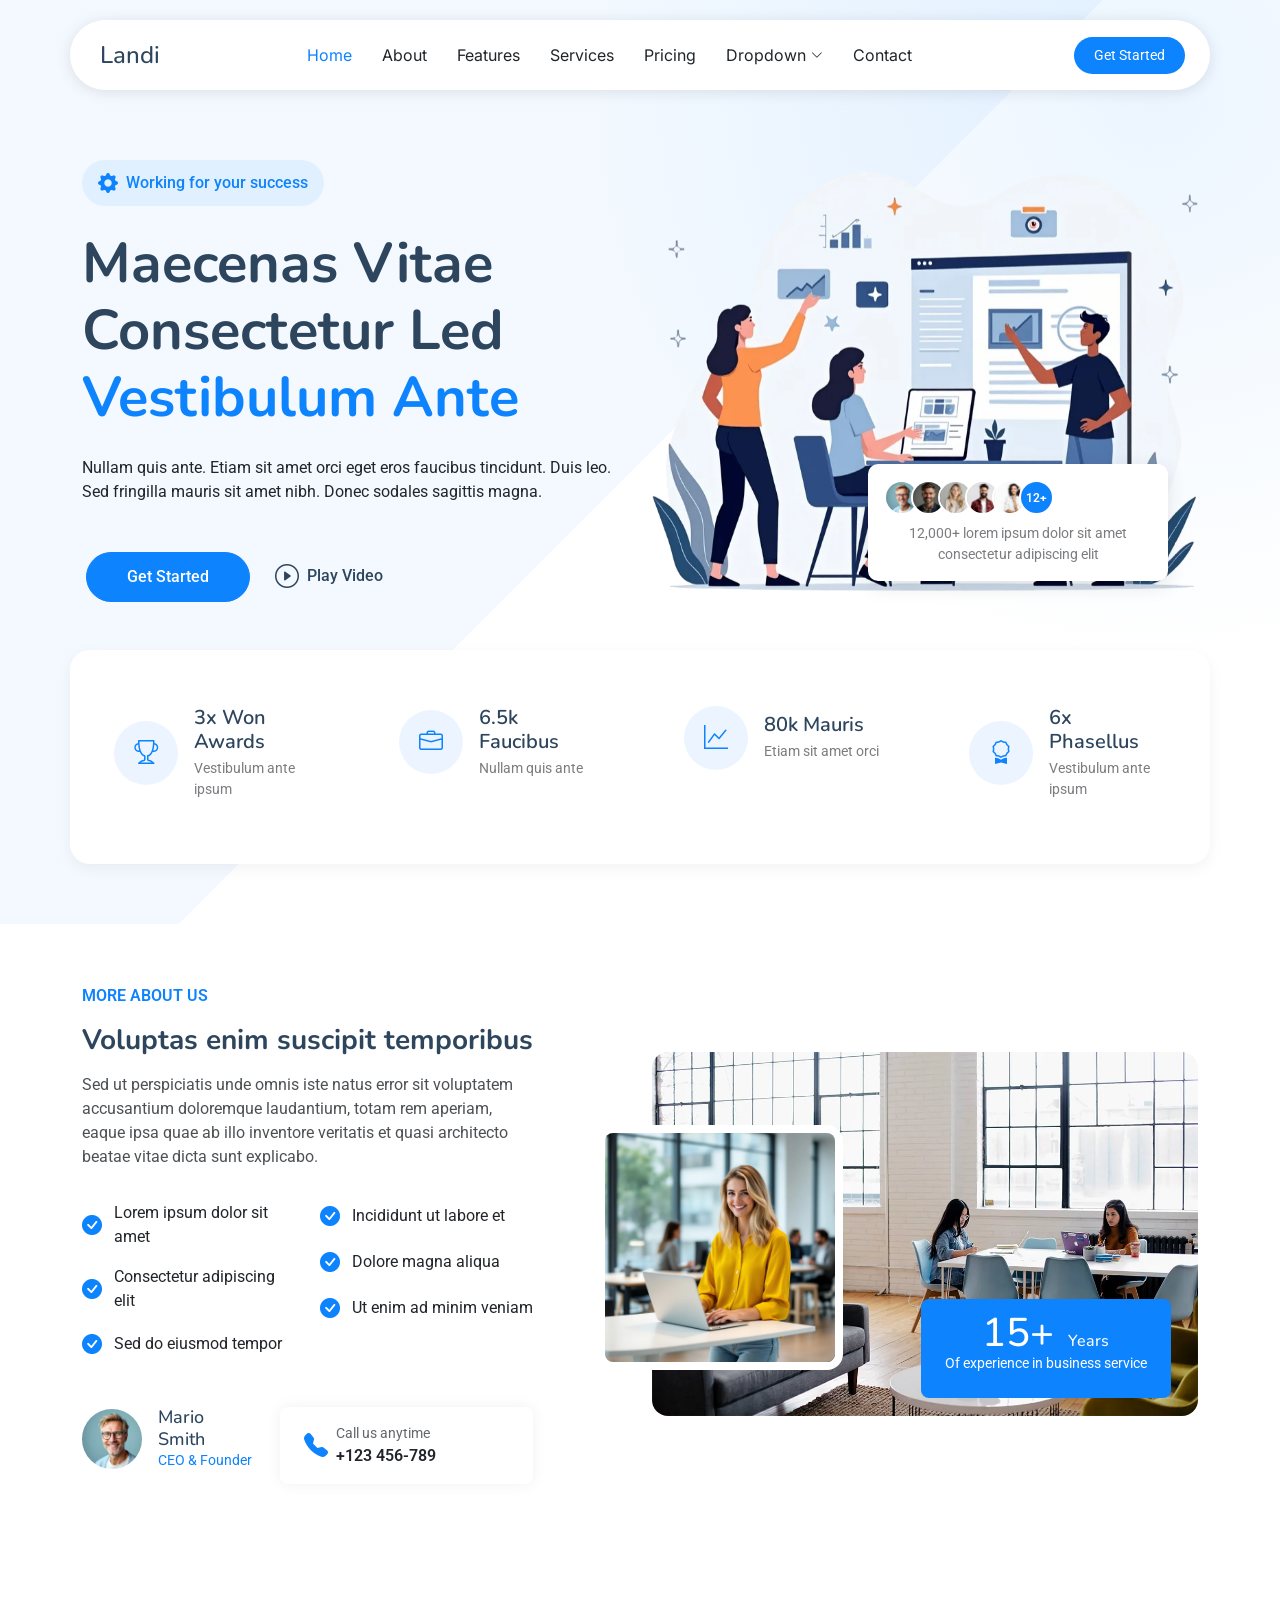
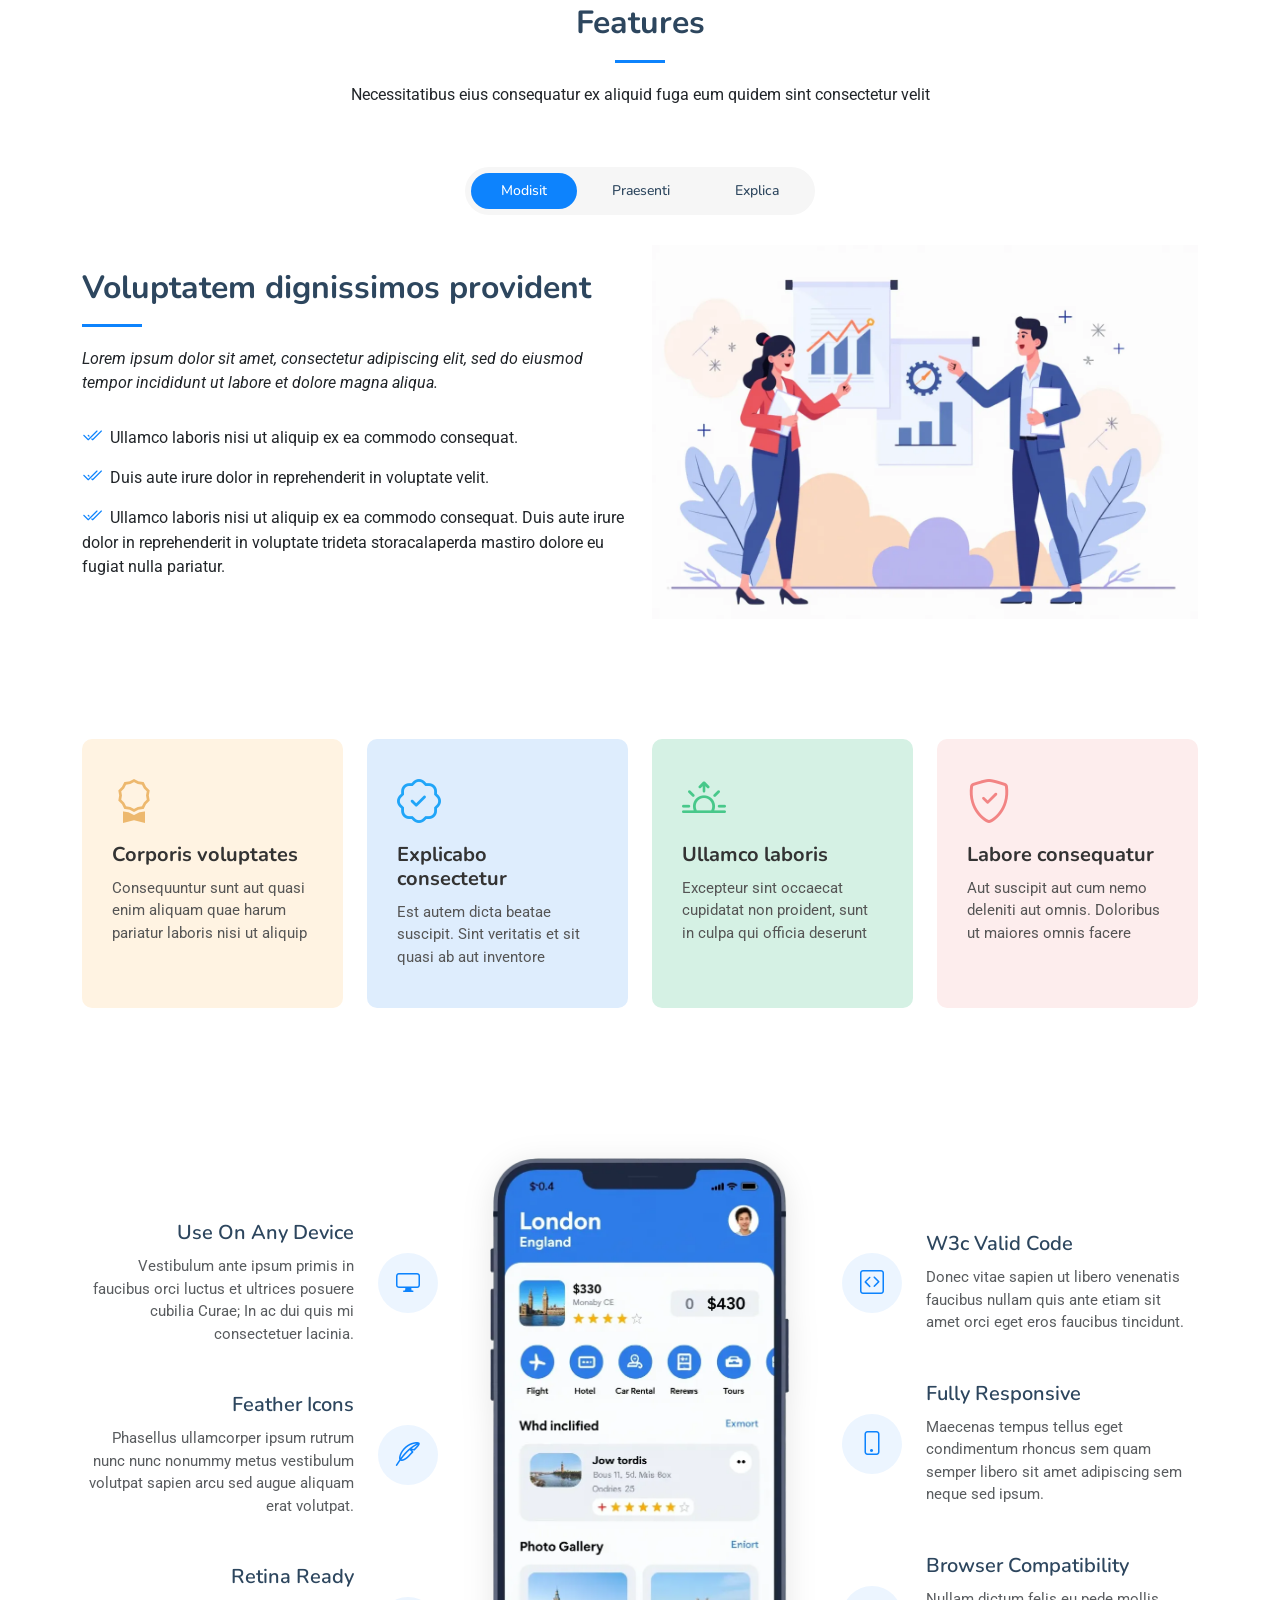
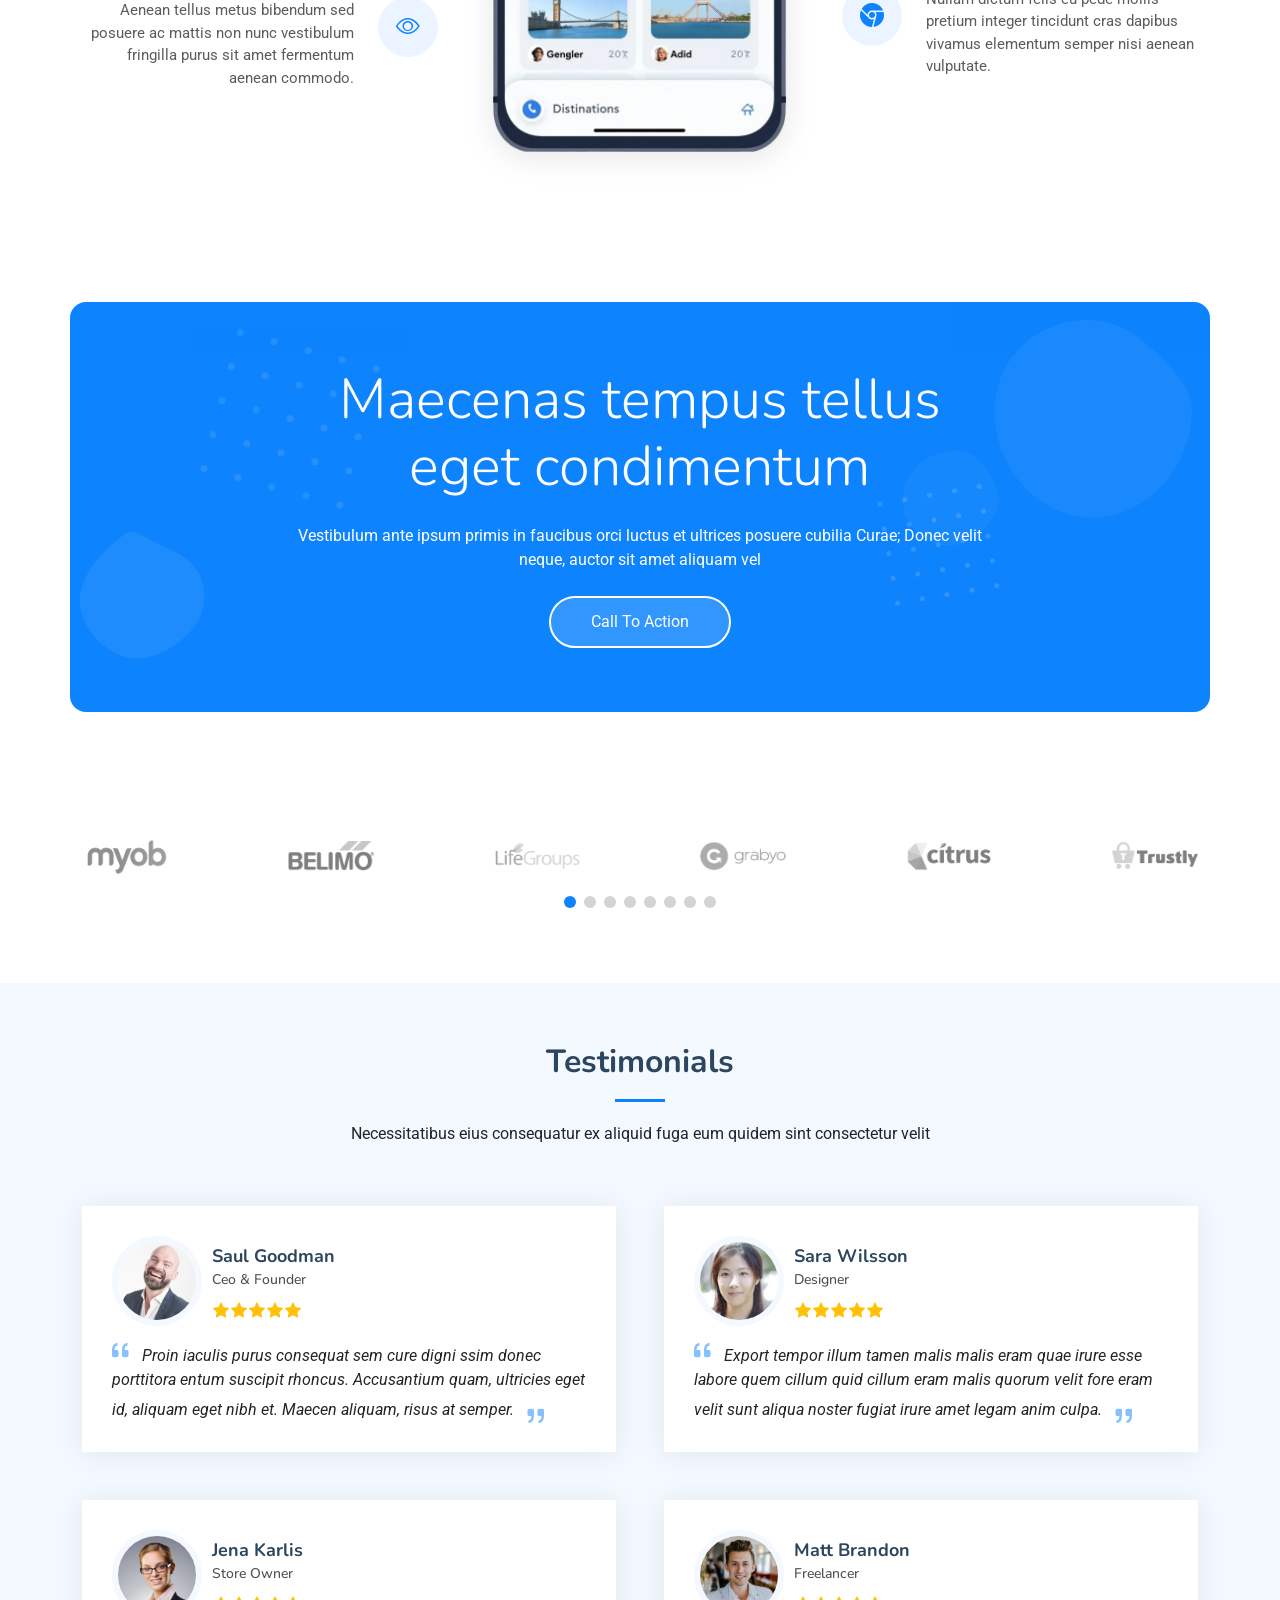
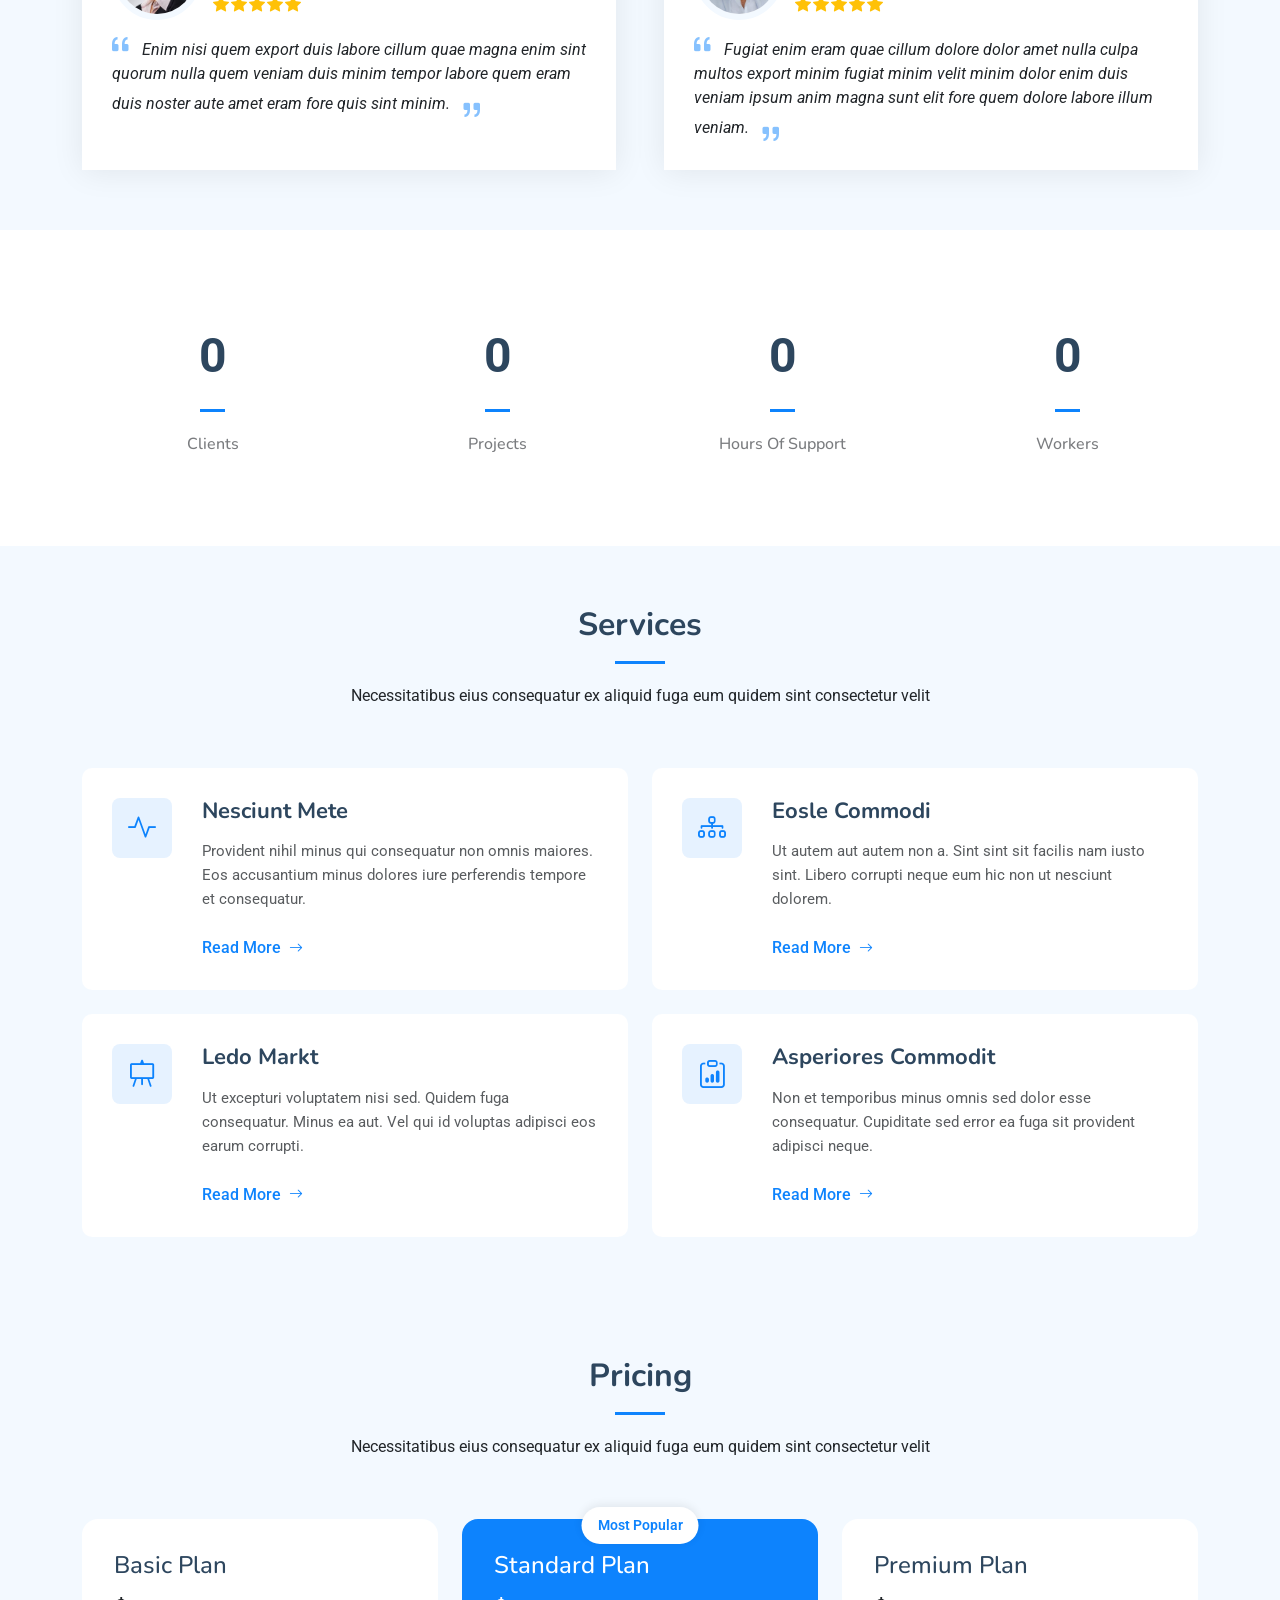
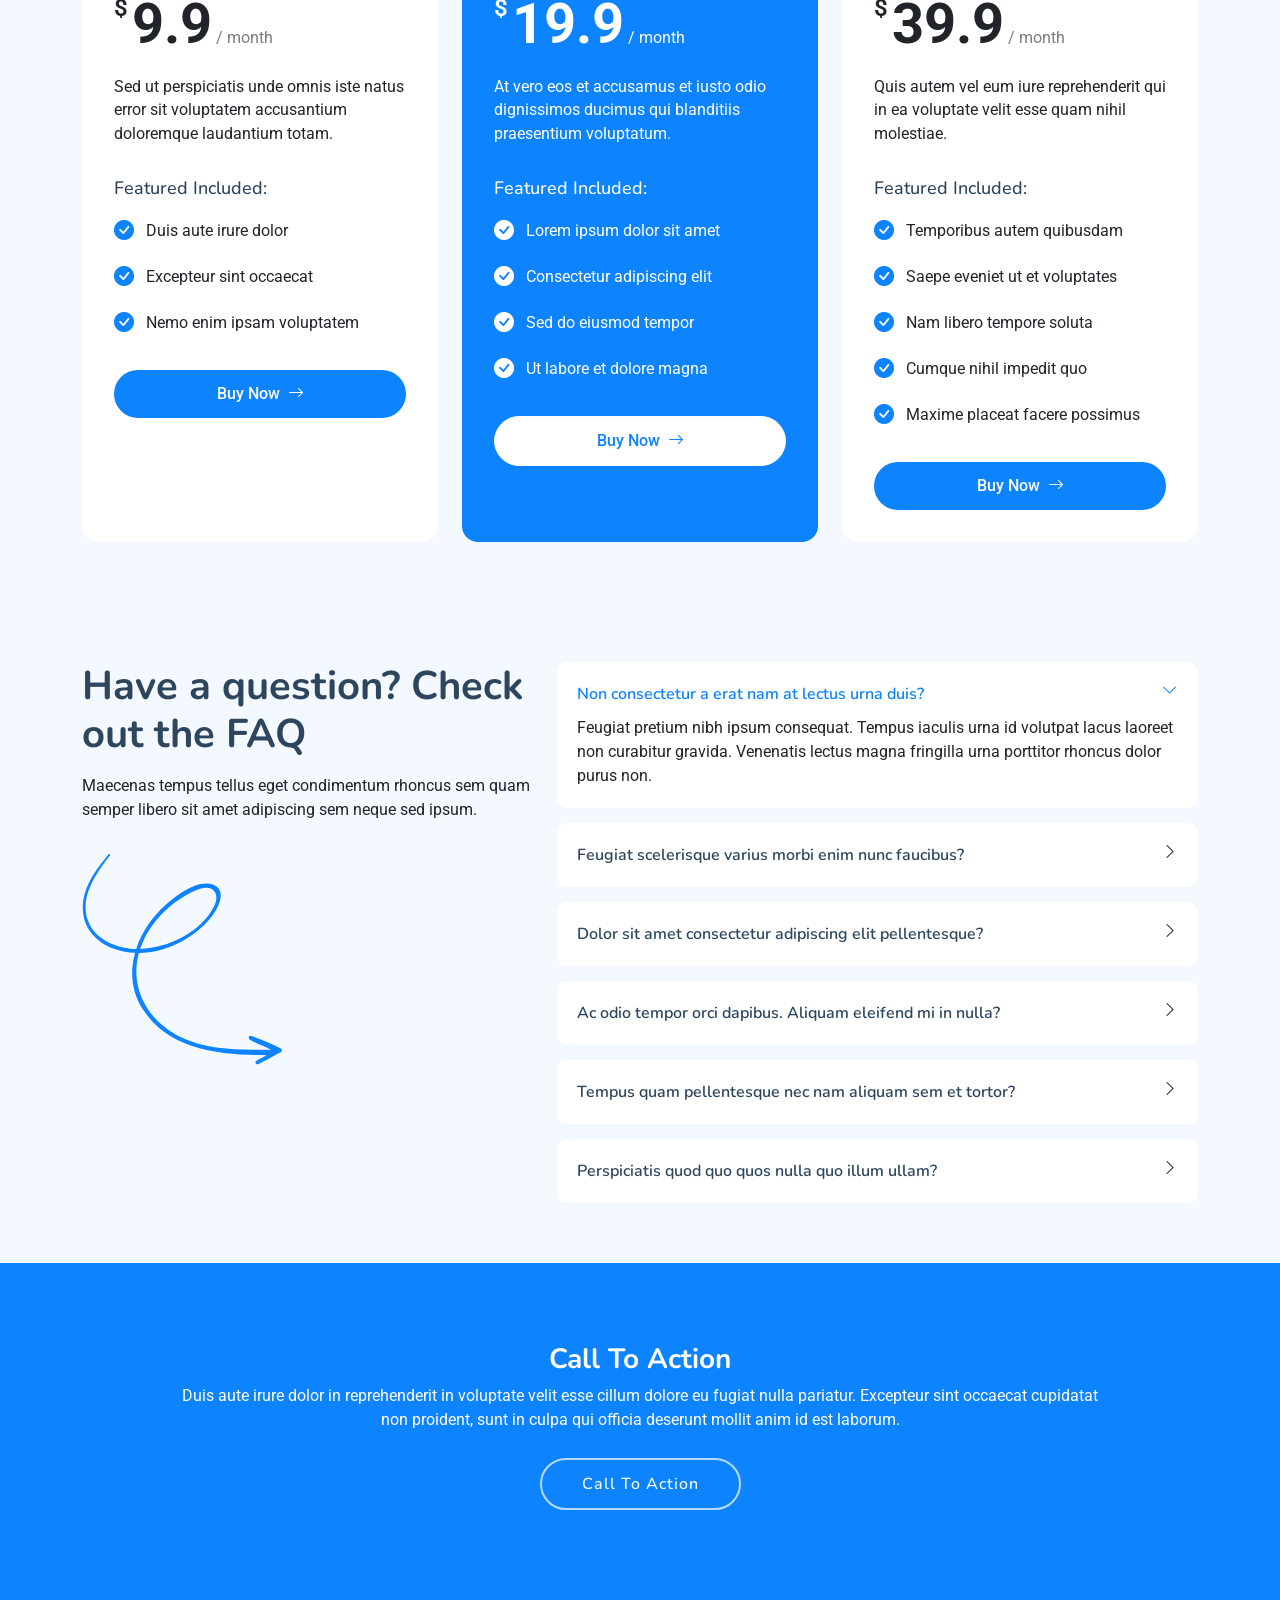
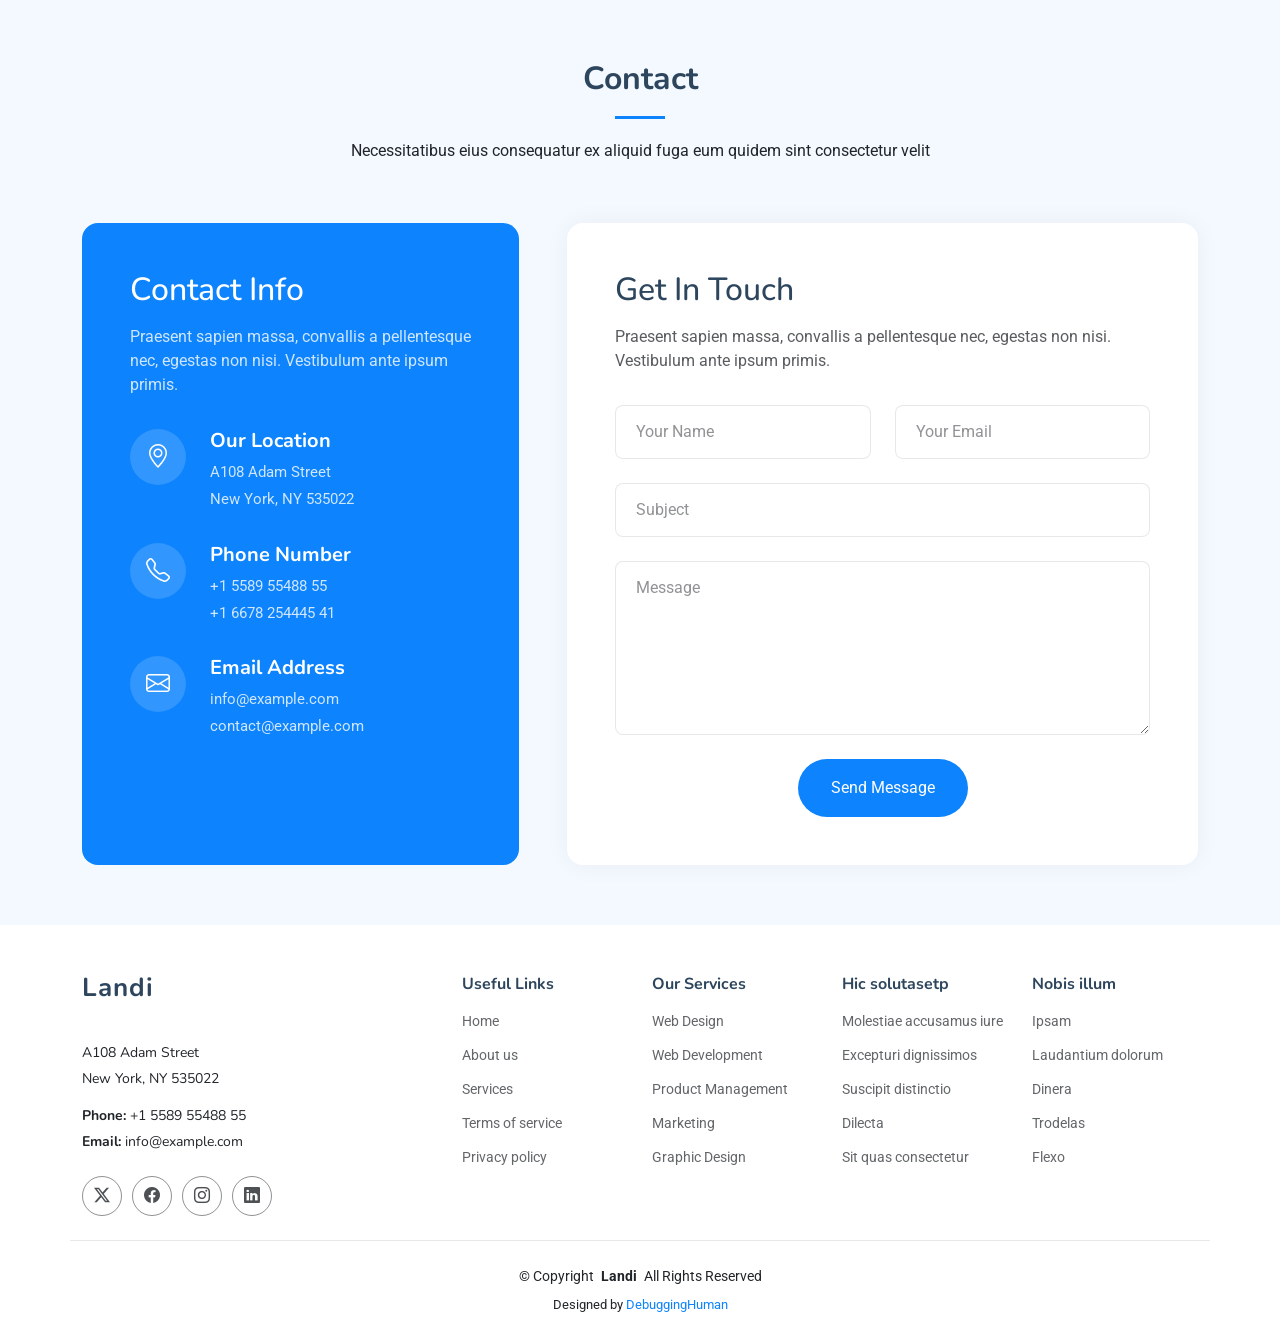
==== index.html @ 070e075f "Add files via upload" ====
<!DOCTYPE html>
<html lang="en">

<head>
  <meta charset="utf-8">
  <meta content="width=device-width, initial-scale=1.0" name="viewport">
  <title>Index - Landi</title>
  <meta name="description" content="">
  <meta name="keywords" content="">

  <!-- Favicons -->
  <link href="assets/img/favicon.png" rel="icon">
  <link href="assets/img/apple-touch-icon.png" rel="apple-touch-icon">

  <!-- Fonts -->
  <link href="https://fonts.googleapis.com" rel="preconnect">
  <link href="https://fonts.gstatic.com" rel="preconnect" crossorigin>
  <link href="https://fonts.googleapis.com/css2?family=Roboto:ital,wght@0,100;0,300;0,400;0,500;0,700;0,900;1,100;1,300;1,400;1,500;1,700;1,900&family=Inter:wght@100;200;300;400;500;600;700;800;900&family=Nunito:ital,wght@0,200;0,300;0,400;0,500;0,600;0,700;0,800;0,900;1,200;1,300;1,400;1,500;1,600;1,700;1,800;1,900&display=swap" rel="stylesheet">

  <!-- Vendor CSS Files -->
  <link href="assets/vendor/bootstrap/css/bootstrap.min.css" rel="stylesheet">
  <link href="assets/vendor/bootstrap-icons/bootstrap-icons.css" rel="stylesheet">
  <link href="assets/vendor/aos/aos.css" rel="stylesheet">
  <link href="assets/vendor/glightbox/css/glightbox.min.css" rel="stylesheet">
  <link href="assets/vendor/swiper/swiper-bundle.min.css" rel="stylesheet">

  <!-- Main CSS File -->
  <link href="assets/css/main.css" rel="stylesheet">
</head>

<body class="index-page">

  <header id="header" class="header d-flex align-items-center fixed-top">
    <div class="header-container container-fluid container-xl position-relative d-flex align-items-center justify-content-between">

      <a href="index.html" class="logo d-flex align-items-center me-auto me-xl-0">
        <!-- Uncomment the line below if you also wish to use an image logo -->
        <!-- <img src="assets/img/logo.png" alt=""> -->
        <h1 class="sitename">Landi</h1>
      </a>

      <nav id="navmenu" class="navmenu">
        <ul>
          <li><a href="#hero" class="active">Home</a></li>
          <li><a href="#about">About</a></li>
          <li><a href="#features">Features</a></li>
          <li><a href="#services">Services</a></li>
          <li><a href="#pricing">Pricing</a></li>
          <li class="dropdown"><a href="#"><span>Dropdown</span> <i class="bi bi-chevron-down toggle-dropdown"></i></a>
            <ul>
              <li><a href="#">Dropdown 1</a></li>
              <li class="dropdown"><a href="#"><span>Deep Dropdown</span> <i class="bi bi-chevron-down toggle-dropdown"></i></a>
                <ul>
                  <li><a href="#">Deep Dropdown 1</a></li>
                  <li><a href="#">Deep Dropdown 2</a></li>
                  <li><a href="#">Deep Dropdown 3</a></li>
                  <li><a href="#">Deep Dropdown 4</a></li>
                  <li><a href="#">Deep Dropdown 5</a></li>
                </ul>
              </li>
              <li><a href="#">Dropdown 2</a></li>
              <li><a href="#">Dropdown 3</a></li>
              <li><a href="#">Dropdown 4</a></li>
            </ul>
          </li>
          <li><a href="#contact">Contact</a></li>
        </ul>
        <i class="mobile-nav-toggle d-xl-none bi bi-list"></i>
      </nav>

      <a class="btn-getstarted" href="index.html#about">Get Started</a>

    </div>
  </header>

  <main class="main">

    <!-- Hero Section -->
    <section id="hero" class="hero section">

      <div class="container" data-aos="fade-up" data-aos-delay="100">

        <div class="row align-items-center">
          <div class="col-lg-6">
            <div class="hero-content" data-aos="fade-up" data-aos-delay="200">
              <div class="company-badge mb-4">
                <i class="bi bi-gear-fill me-2"></i>
                Working for your success
              </div>

              <h1 class="mb-4">
                Maecenas Vitae <br>
                Consectetur Led <br>
                <span class="accent-text">Vestibulum Ante</span>
              </h1>

              <p class="mb-4 mb-md-5">
                Nullam quis ante. Etiam sit amet orci eget eros faucibus tincidunt.
                Duis leo. Sed fringilla mauris sit amet nibh. Donec sodales sagittis magna.
              </p>

              <div class="hero-buttons">
                <a href="#about" class="btn btn-primary me-0 me-sm-2 mx-1">Get Started</a>
                <a href="https://www.youtube.com/watch?v=Y7f98aduVJ8" class="btn btn-link mt-2 mt-sm-0 glightbox">
                  <i class="bi bi-play-circle me-1"></i>
                  Play Video
                </a>
              </div>
            </div>
          </div>

          <div class="col-lg-6">
            <div class="hero-image" data-aos="zoom-out" data-aos-delay="300">
              <img src="assets/img/illustration-1.webp" alt="Hero Image" class="img-fluid">

              <div class="customers-badge">
                <div class="customer-avatars">
                  <img src="assets/img/avatar-1.webp" alt="Customer 1" class="avatar">
                  <img src="assets/img/avatar-2.webp" alt="Customer 2" class="avatar">
                  <img src="assets/img/avatar-3.webp" alt="Customer 3" class="avatar">
                  <img src="assets/img/avatar-4.webp" alt="Customer 4" class="avatar">
                  <img src="assets/img/avatar-5.webp" alt="Customer 5" class="avatar">
                  <span class="avatar more">12+</span>
                </div>
                <p class="mb-0 mt-2">12,000+ lorem ipsum dolor sit amet consectetur adipiscing elit</p>
              </div>
            </div>
          </div>
        </div>

        <div class="row stats-row gy-4 mt-5" data-aos="fade-up" data-aos-delay="500">
          <div class="col-lg-3 col-md-6">
            <div class="stat-item">
              <div class="stat-icon">
                <i class="bi bi-trophy"></i>
              </div>
              <div class="stat-content">
                <h4>3x Won Awards</h4>
                <p class="mb-0">Vestibulum ante ipsum</p>
              </div>
            </div>
          </div>
          <div class="col-lg-3 col-md-6">
            <div class="stat-item">
              <div class="stat-icon">
                <i class="bi bi-briefcase"></i>
              </div>
              <div class="stat-content">
                <h4>6.5k Faucibus</h4>
                <p class="mb-0">Nullam quis ante</p>
              </div>
            </div>
          </div>
          <div class="col-lg-3 col-md-6">
            <div class="stat-item">
              <div class="stat-icon">
                <i class="bi bi-graph-up"></i>
              </div>
              <div class="stat-content">
                <h4>80k Mauris</h4>
                <p class="mb-0">Etiam sit amet orci</p>
              </div>
            </div>
          </div>
          <div class="col-lg-3 col-md-6">
            <div class="stat-item">
              <div class="stat-icon">
                <i class="bi bi-award"></i>
              </div>
              <div class="stat-content">
                <h4>6x Phasellus</h4>
                <p class="mb-0">Vestibulum ante ipsum</p>
              </div>
            </div>
          </div>
        </div>

      </div>

    </section><!-- /Hero Section -->

    <!-- About Section -->
    <section id="about" class="about section">

      <div class="container" data-aos="fade-up" data-aos-delay="100">

        <div class="row gy-4 align-items-center justify-content-between">

          <div class="col-xl-5" data-aos="fade-up" data-aos-delay="200">
            <span class="about-meta">MORE ABOUT US</span>
            <h2 class="about-title">Voluptas enim suscipit temporibus</h2>
            <p class="about-description">Sed ut perspiciatis unde omnis iste natus error sit voluptatem accusantium doloremque laudantium, totam rem aperiam, eaque ipsa quae ab illo inventore veritatis et quasi architecto beatae vitae dicta sunt explicabo.</p>

            <div class="row feature-list-wrapper">
              <div class="col-md-6">
                <ul class="feature-list">
                  <li><i class="bi bi-check-circle-fill"></i> Lorem ipsum dolor sit amet</li>
                  <li><i class="bi bi-check-circle-fill"></i> Consectetur adipiscing elit</li>
                  <li><i class="bi bi-check-circle-fill"></i> Sed do eiusmod tempor</li>
                </ul>
              </div>
              <div class="col-md-6">
                <ul class="feature-list">
                  <li><i class="bi bi-check-circle-fill"></i> Incididunt ut labore et</li>
                  <li><i class="bi bi-check-circle-fill"></i> Dolore magna aliqua</li>
                  <li><i class="bi bi-check-circle-fill"></i> Ut enim ad minim veniam</li>
                </ul>
              </div>
            </div>

            <div class="info-wrapper">
              <div class="row gy-4">
                <div class="col-lg-5">
                  <div class="profile d-flex align-items-center gap-3">
                    <img src="assets/img/avatar-1.webp" alt="CEO Profile" class="profile-image">
                    <div>
                      <h4 class="profile-name">Mario Smith</h4>
                      <p class="profile-position">CEO &amp; Founder</p>
                    </div>
                  </div>
                </div>
                <div class="col-lg-7">
                  <div class="contact-info d-flex align-items-center gap-2">
                    <i class="bi bi-telephone-fill"></i>
                    <div>
                      <p class="contact-label">Call us anytime</p>
                      <p class="contact-number">+123 456-789</p>
                    </div>
                  </div>
                </div>
              </div>
            </div>
          </div>

          <div class="col-xl-6" data-aos="fade-up" data-aos-delay="300">
            <div class="image-wrapper">
              <div class="images position-relative" data-aos="zoom-out" data-aos-delay="400">
                <img src="assets/img/about-5.webp" alt="Business Meeting" class="img-fluid main-image rounded-4">
                <img src="assets/img/about-2.webp" alt="Team Discussion" class="img-fluid small-image rounded-4">
              </div>
              <div class="experience-badge floating">
                <h3>15+ <span>Years</span></h3>
                <p>Of experience in business service</p>
              </div>
            </div>
          </div>
        </div>

      </div>

    </section><!-- /About Section -->

    <!-- Features Section -->
    <section id="features" class="features section">

      <!-- Section Title -->
      <div class="container section-title" data-aos="fade-up">
        <h2>Features</h2>
        <p>Necessitatibus eius consequatur ex aliquid fuga eum quidem sint consectetur velit</p>
      </div><!-- End Section Title -->

      <div class="container">

        <div class="d-flex justify-content-center">

          <ul class="nav nav-tabs" data-aos="fade-up" data-aos-delay="100">

            <li class="nav-item">
              <a class="nav-link active show" data-bs-toggle="tab" data-bs-target="#features-tab-1">
                <h4>Modisit</h4>
              </a>
            </li><!-- End tab nav item -->

            <li class="nav-item">
              <a class="nav-link" data-bs-toggle="tab" data-bs-target="#features-tab-2">
                <h4>Praesenti</h4>
              </a><!-- End tab nav item -->

            </li>
            <li class="nav-item">
              <a class="nav-link" data-bs-toggle="tab" data-bs-target="#features-tab-3">
                <h4>Explica</h4>
              </a>
            </li><!-- End tab nav item -->

          </ul>

        </div>

        <div class="tab-content" data-aos="fade-up" data-aos-delay="200">

          <div class="tab-pane fade active show" id="features-tab-1">
            <div class="row">
              <div class="col-lg-6 order-2 order-lg-1 mt-3 mt-lg-0 d-flex flex-column justify-content-center">
                <h3>Voluptatem dignissimos provident</h3>
                <p class="fst-italic">
                  Lorem ipsum dolor sit amet, consectetur adipiscing elit, sed do eiusmod tempor incididunt ut labore et dolore
                  magna aliqua.
                </p>
                <ul>
                  <li><i class="bi bi-check2-all"></i> <span>Ullamco laboris nisi ut aliquip ex ea commodo consequat.</span></li>
                  <li><i class="bi bi-check2-all"></i> <span>Duis aute irure dolor in reprehenderit in voluptate velit.</span></li>
                  <li><i class="bi bi-check2-all"></i> <span>Ullamco laboris nisi ut aliquip ex ea commodo consequat. Duis aute irure dolor in reprehenderit in voluptate trideta storacalaperda mastiro dolore eu fugiat nulla pariatur.</span></li>
                </ul>
              </div>
              <div class="col-lg-6 order-1 order-lg-2 text-center">
                <img src="assets/img/features-illustration-1.webp" alt="" class="img-fluid">
              </div>
            </div>
          </div><!-- End tab content item -->

          <div class="tab-pane fade" id="features-tab-2">
            <div class="row">
              <div class="col-lg-6 order-2 order-lg-1 mt-3 mt-lg-0 d-flex flex-column justify-content-center">
                <h3>Neque exercitationem debitis</h3>
                <p class="fst-italic">
                  Lorem ipsum dolor sit amet, consectetur adipiscing elit, sed do eiusmod tempor incididunt ut labore et dolore
                  magna aliqua.
                </p>
                <ul>
                  <li><i class="bi bi-check2-all"></i> <span>Ullamco laboris nisi ut aliquip ex ea commodo consequat.</span></li>
                  <li><i class="bi bi-check2-all"></i> <span>Duis aute irure dolor in reprehenderit in voluptate velit.</span></li>
                  <li><i class="bi bi-check2-all"></i> <span>Provident mollitia neque rerum asperiores dolores quos qui a. Ipsum neque dolor voluptate nisi sed.</span></li>
                  <li><i class="bi bi-check2-all"></i> <span>Ullamco laboris nisi ut aliquip ex ea commodo consequat. Duis aute irure dolor in reprehenderit in voluptate trideta storacalaperda mastiro dolore eu fugiat nulla pariatur.</span></li>
                </ul>
              </div>
              <div class="col-lg-6 order-1 order-lg-2 text-center">
                <img src="assets/img/features-illustration-2.webp" alt="" class="img-fluid">
              </div>
            </div>
          </div><!-- End tab content item -->

          <div class="tab-pane fade" id="features-tab-3">
            <div class="row">
              <div class="col-lg-6 order-2 order-lg-1 mt-3 mt-lg-0 d-flex flex-column justify-content-center">
                <h3>Voluptatibus commodi accusamu</h3>
                <ul>
                  <li><i class="bi bi-check2-all"></i> <span>Ullamco laboris nisi ut aliquip ex ea commodo consequat.</span></li>
                  <li><i class="bi bi-check2-all"></i> <span>Duis aute irure dolor in reprehenderit in voluptate velit.</span></li>
                  <li><i class="bi bi-check2-all"></i> <span>Provident mollitia neque rerum asperiores dolores quos qui a. Ipsum neque dolor voluptate nisi sed.</span></li>
                </ul>
                <p class="fst-italic">
                  Lorem ipsum dolor sit amet, consectetur adipiscing elit, sed do eiusmod tempor incididunt ut labore et dolore
                  magna aliqua.
                </p>
              </div>
              <div class="col-lg-6 order-1 order-lg-2 text-center">
                <img src="assets/img/features-illustration-3.webp" alt="" class="img-fluid">
              </div>
            </div>
          </div><!-- End tab content item -->

        </div>

      </div>

    </section><!-- /Features Section -->

    <!-- Features Cards Section -->
    <section id="features-cards" class="features-cards section">

      <div class="container">

        <div class="row gy-4">

          <div class="col-xl-3 col-md-6" data-aos="zoom-in" data-aos-delay="100">
            <div class="feature-box orange">
              <i class="bi bi-award"></i>
              <h4>Corporis voluptates</h4>
              <p>Consequuntur sunt aut quasi enim aliquam quae harum pariatur laboris nisi ut aliquip</p>
            </div>
          </div><!-- End Feature Borx-->

          <div class="col-xl-3 col-md-6" data-aos="zoom-in" data-aos-delay="200">
            <div class="feature-box blue">
              <i class="bi bi-patch-check"></i>
              <h4>Explicabo consectetur</h4>
              <p>Est autem dicta beatae suscipit. Sint veritatis et sit quasi ab aut inventore</p>
            </div>
          </div><!-- End Feature Borx-->

          <div class="col-xl-3 col-md-6" data-aos="zoom-in" data-aos-delay="300">
            <div class="feature-box green">
              <i class="bi bi-sunrise"></i>
              <h4>Ullamco laboris</h4>
              <p>Excepteur sint occaecat cupidatat non proident, sunt in culpa qui officia deserunt</p>
            </div>
          </div><!-- End Feature Borx-->

          <div class="col-xl-3 col-md-6" data-aos="zoom-in" data-aos-delay="400">
            <div class="feature-box red">
              <i class="bi bi-shield-check"></i>
              <h4>Labore consequatur</h4>
              <p>Aut suscipit aut cum nemo deleniti aut omnis. Doloribus ut maiores omnis facere</p>
            </div>
          </div><!-- End Feature Borx-->

        </div>

      </div>

    </section><!-- /Features Cards Section -->

    <!-- Features 2 Section -->
    <section id="features-2" class="features-2 section">

      <div class="container" data-aos="fade-up" data-aos-delay="100">

        <div class="row align-items-center">

          <div class="col-lg-4">

            <div class="feature-item text-end mb-5" data-aos="fade-right" data-aos-delay="200">
              <div class="d-flex align-items-center justify-content-end gap-4">
                <div class="feature-content">
                  <h3>Use On Any Device</h3>
                  <p>Vestibulum ante ipsum primis in faucibus orci luctus et ultrices posuere cubilia Curae; In ac dui quis mi consectetuer lacinia.</p>
                </div>
                <div class="feature-icon flex-shrink-0">
                  <i class="bi bi-display"></i>
                </div>
              </div>
            </div><!-- End .feature-item -->

            <div class="feature-item text-end mb-5" data-aos="fade-right" data-aos-delay="300">
              <div class="d-flex align-items-center justify-content-end gap-4">
                <div class="feature-content">
                  <h3>Feather Icons</h3>
                  <p>Phasellus ullamcorper ipsum rutrum nunc nunc nonummy metus vestibulum volutpat sapien arcu sed augue aliquam erat volutpat.</p>
                </div>
                <div class="feature-icon flex-shrink-0">
                  <i class="bi bi-feather"></i>
                </div>
              </div>
            </div><!-- End .feature-item -->

            <div class="feature-item text-end" data-aos="fade-right" data-aos-delay="400">
              <div class="d-flex align-items-center justify-content-end gap-4">
                <div class="feature-content">
                  <h3>Retina Ready</h3>
                  <p>Aenean tellus metus bibendum sed posuere ac mattis non nunc vestibulum fringilla purus sit amet fermentum aenean commodo.</p>
                </div>
                <div class="feature-icon flex-shrink-0">
                  <i class="bi bi-eye"></i>
                </div>
              </div>
            </div><!-- End .feature-item -->

          </div>

          <div class="col-lg-4" data-aos="zoom-in" data-aos-delay="200">
            <div class="phone-mockup text-center">
              <img src="assets/img/phone-app-screen.webp" alt="Phone Mockup" class="img-fluid">
            </div>
          </div><!-- End Phone Mockup -->

          <div class="col-lg-4">

            <div class="feature-item mb-5" data-aos="fade-left" data-aos-delay="200">
              <div class="d-flex align-items-center gap-4">
                <div class="feature-icon flex-shrink-0">
                  <i class="bi bi-code-square"></i>
                </div>
                <div class="feature-content">
                  <h3>W3c Valid Code</h3>
                  <p>Donec vitae sapien ut libero venenatis faucibus nullam quis ante etiam sit amet orci eget eros faucibus tincidunt.</p>
                </div>
              </div>
            </div><!-- End .feature-item -->

            <div class="feature-item mb-5" data-aos="fade-left" data-aos-delay="300">
              <div class="d-flex align-items-center gap-4">
                <div class="feature-icon flex-shrink-0">
                  <i class="bi bi-phone"></i>
                </div>
                <div class="feature-content">
                  <h3>Fully Responsive</h3>
                  <p>Maecenas tempus tellus eget condimentum rhoncus sem quam semper libero sit amet adipiscing sem neque sed ipsum.</p>
                </div>
              </div>
            </div><!-- End .feature-item -->

            <div class="feature-item" data-aos="fade-left" data-aos-delay="400">
              <div class="d-flex align-items-center gap-4">
                <div class="feature-icon flex-shrink-0">
                  <i class="bi bi-browser-chrome"></i>
                </div>
                <div class="feature-content">
                  <h3>Browser Compatibility</h3>
                  <p>Nullam dictum felis eu pede mollis pretium integer tincidunt cras dapibus vivamus elementum semper nisi aenean vulputate.</p>
                </div>
              </div>
            </div><!-- End .feature-item -->

          </div>
        </div>

      </div>

    </section><!-- /Features 2 Section -->

    <!-- Call To Action Section -->
    <section id="call-to-action" class="call-to-action section">

      <div class="container" data-aos="fade-up" data-aos-delay="100">

        <div class="row content justify-content-center align-items-center position-relative">
          <div class="col-lg-8 mx-auto text-center">
            <h2 class="display-4 mb-4">Maecenas tempus tellus eget condimentum</h2>
            <p class="mb-4">Vestibulum ante ipsum primis in faucibus orci luctus et ultrices posuere cubilia Curae; Donec velit neque, auctor sit amet aliquam vel</p>
            <a href="#" class="btn btn-cta">Call To Action</a>
          </div>

          <!-- Abstract Background Elements -->
          <div class="shape shape-1">
            <svg viewBox="0 0 200 200" xmlns="http://www.w3.org/2000/svg">
              <path d="M47.1,-57.1C59.9,-45.6,68.5,-28.9,71.4,-10.9C74.2,7.1,71.3,26.3,61.5,41.1C51.7,55.9,35,66.2,16.9,69.2C-1.3,72.2,-21,67.8,-36.9,57.9C-52.8,48,-64.9,32.6,-69.1,15.1C-73.3,-2.4,-69.5,-22,-59.4,-37.1C-49.3,-52.2,-32.8,-62.9,-15.7,-64.9C1.5,-67,34.3,-68.5,47.1,-57.1Z" transform="translate(100 100)"></path>
            </svg>
          </div>

          <div class="shape shape-2">
            <svg viewBox="0 0 200 200" xmlns="http://www.w3.org/2000/svg">
              <path d="M41.3,-49.1C54.4,-39.3,66.6,-27.2,71.1,-12.1C75.6,3,72.4,20.9,63.3,34.4C54.2,47.9,39.2,56.9,23.2,62.3C7.1,67.7,-10,69.4,-24.8,64.1C-39.7,58.8,-52.3,46.5,-60.1,31.5C-67.9,16.4,-70.9,-1.4,-66.3,-16.6C-61.8,-31.8,-49.7,-44.3,-36.3,-54C-22.9,-63.7,-8.2,-70.6,3.6,-75.1C15.4,-79.6,28.2,-58.9,41.3,-49.1Z" transform="translate(100 100)"></path>
            </svg>
          </div>

          <!-- Dot Pattern Groups -->
          <div class="dots dots-1">
            <svg viewBox="0 0 100 100" xmlns="http://www.w3.org/2000/svg">
              <pattern id="dot-pattern" x="0" y="0" width="20" height="20" patternUnits="userSpaceOnUse">
                <circle cx="2" cy="2" r="2" fill="currentColor"></circle>
              </pattern>
              <rect width="100" height="100" fill="url(#dot-pattern)"></rect>
            </svg>
          </div>

          <div class="dots dots-2">
            <svg viewBox="0 0 100 100" xmlns="http://www.w3.org/2000/svg">
              <pattern id="dot-pattern-2" x="0" y="0" width="20" height="20" patternUnits="userSpaceOnUse">
                <circle cx="2" cy="2" r="2" fill="currentColor"></circle>
              </pattern>
              <rect width="100" height="100" fill="url(#dot-pattern-2)"></rect>
            </svg>
          </div>

          <div class="shape shape-3">
            <svg viewBox="0 0 200 200" xmlns="http://www.w3.org/2000/svg">
              <path d="M43.3,-57.1C57.4,-46.5,71.1,-32.6,75.3,-16.2C79.5,0.2,74.2,19.1,65.1,35.3C56,51.5,43.1,65,27.4,71.7C11.7,78.4,-6.8,78.3,-23.9,72.4C-41,66.5,-56.7,54.8,-65.4,39.2C-74.1,23.6,-75.8,4,-71.7,-13.2C-67.6,-30.4,-57.7,-45.2,-44.3,-56.1C-30.9,-67,-15.5,-74,0.7,-74.9C16.8,-75.8,33.7,-70.7,43.3,-57.1Z" transform="translate(100 100)"></path>
            </svg>
          </div>
        </div>

      </div>

    </section><!-- /Call To Action Section -->

    <!-- Clients Section -->
    <section id="clients" class="clients section">

      <div class="container" data-aos="fade-up" data-aos-delay="100">

        <div class="swiper init-swiper">
          <script type="application/json" class="swiper-config">
            {
              "loop": true,
              "speed": 600,
              "autoplay": {
                "delay": 5000
              },
              "slidesPerView": "auto",
              "pagination": {
                "el": ".swiper-pagination",
                "type": "bullets",
                "clickable": true
              },
              "breakpoints": {
                "320": {
                  "slidesPerView": 2,
                  "spaceBetween": 40
                },
                "480": {
                  "slidesPerView": 3,
                  "spaceBetween": 60
                },
                "640": {
                  "slidesPerView": 4,
                  "spaceBetween": 80
                },
                "992": {
                  "slidesPerView": 6,
                  "spaceBetween": 120
                }
              }
            }
          </script>
          <div class="swiper-wrapper align-items-center">
            <div class="swiper-slide"><img src="assets/img/clients/client-1.png" class="img-fluid" alt=""></div>
            <div class="swiper-slide"><img src="assets/img/clients/client-2.png" class="img-fluid" alt=""></div>
            <div class="swiper-slide"><img src="assets/img/clients/client-3.png" class="img-fluid" alt=""></div>
            <div class="swiper-slide"><img src="assets/img/clients/client-4.png" class="img-fluid" alt=""></div>
            <div class="swiper-slide"><img src="assets/img/clients/client-5.png" class="img-fluid" alt=""></div>
            <div class="swiper-slide"><img src="assets/img/clients/client-6.png" class="img-fluid" alt=""></div>
            <div class="swiper-slide"><img src="assets/img/clients/client-7.png" class="img-fluid" alt=""></div>
            <div class="swiper-slide"><img src="assets/img/clients/client-8.png" class="img-fluid" alt=""></div>
          </div>
          <div class="swiper-pagination"></div>
        </div>

      </div>

    </section><!-- /Clients Section -->

    <!-- Testimonials Section -->
    <section id="testimonials" class="testimonials section light-background">

      <!-- Section Title -->
      <div class="container section-title" data-aos="fade-up">
        <h2>Testimonials</h2>
        <p>Necessitatibus eius consequatur ex aliquid fuga eum quidem sint consectetur velit</p>
      </div><!-- End Section Title -->

      <div class="container">

        <div class="row g-5">

          <div class="col-lg-6" data-aos="fade-up" data-aos-delay="100">
            <div class="testimonial-item">
              <img src="assets/img/testimonials/testimonials-1.jpg" class="testimonial-img" alt="">
              <h3>Saul Goodman</h3>
              <h4>Ceo &amp; Founder</h4>
              <div class="stars">
                <i class="bi bi-star-fill"></i><i class="bi bi-star-fill"></i><i class="bi bi-star-fill"></i><i class="bi bi-star-fill"></i><i class="bi bi-star-fill"></i>
              </div>
              <p>
                <i class="bi bi-quote quote-icon-left"></i>
                <span>Proin iaculis purus consequat sem cure digni ssim donec porttitora entum suscipit rhoncus. Accusantium quam, ultricies eget id, aliquam eget nibh et. Maecen aliquam, risus at semper.</span>
                <i class="bi bi-quote quote-icon-right"></i>
              </p>
            </div>
          </div><!-- End testimonial item -->

          <div class="col-lg-6" data-aos="fade-up" data-aos-delay="200">
            <div class="testimonial-item">
              <img src="assets/img/testimonials/testimonials-2.jpg" class="testimonial-img" alt="">
              <h3>Sara Wilsson</h3>
              <h4>Designer</h4>
              <div class="stars">
                <i class="bi bi-star-fill"></i><i class="bi bi-star-fill"></i><i class="bi bi-star-fill"></i><i class="bi bi-star-fill"></i><i class="bi bi-star-fill"></i>
              </div>
              <p>
                <i class="bi bi-quote quote-icon-left"></i>
                <span>Export tempor illum tamen malis malis eram quae irure esse labore quem cillum quid cillum eram malis quorum velit fore eram velit sunt aliqua noster fugiat irure amet legam anim culpa.</span>
                <i class="bi bi-quote quote-icon-right"></i>
              </p>
            </div>
          </div><!-- End testimonial item -->

          <div class="col-lg-6" data-aos="fade-up" data-aos-delay="300">
            <div class="testimonial-item">
              <img src="assets/img/testimonials/testimonials-3.jpg" class="testimonial-img" alt="">
              <h3>Jena Karlis</h3>
              <h4>Store Owner</h4>
              <div class="stars">
                <i class="bi bi-star-fill"></i><i class="bi bi-star-fill"></i><i class="bi bi-star-fill"></i><i class="bi bi-star-fill"></i><i class="bi bi-star-fill"></i>
              </div>
              <p>
                <i class="bi bi-quote quote-icon-left"></i>
                <span>Enim nisi quem export duis labore cillum quae magna enim sint quorum nulla quem veniam duis minim tempor labore quem eram duis noster aute amet eram fore quis sint minim.</span>
                <i class="bi bi-quote quote-icon-right"></i>
              </p>
            </div>
          </div><!-- End testimonial item -->

          <div class="col-lg-6" data-aos="fade-up" data-aos-delay="400">
            <div class="testimonial-item">
              <img src="assets/img/testimonials/testimonials-4.jpg" class="testimonial-img" alt="">
              <h3>Matt Brandon</h3>
              <h4>Freelancer</h4>
              <div class="stars">
                <i class="bi bi-star-fill"></i><i class="bi bi-star-fill"></i><i class="bi bi-star-fill"></i><i class="bi bi-star-fill"></i><i class="bi bi-star-fill"></i>
              </div>
              <p>
                <i class="bi bi-quote quote-icon-left"></i>
                <span>Fugiat enim eram quae cillum dolore dolor amet nulla culpa multos export minim fugiat minim velit minim dolor enim duis veniam ipsum anim magna sunt elit fore quem dolore labore illum veniam.</span>
                <i class="bi bi-quote quote-icon-right"></i>
              </p>
            </div>
          </div><!-- End testimonial item -->

        </div>

      </div>

    </section><!-- /Testimonials Section -->

    <!-- Stats Section -->
    <section id="stats" class="stats section">

      <div class="container" data-aos="fade-up" data-aos-delay="100">

        <div class="row gy-4">

          <div class="col-lg-3 col-md-6">
            <div class="stats-item text-center w-100 h-100">
              <span data-purecounter-start="0" data-purecounter-end="232" data-purecounter-duration="1" class="purecounter"></span>
              <p>Clients</p>
            </div>
          </div><!-- End Stats Item -->

          <div class="col-lg-3 col-md-6">
            <div class="stats-item text-center w-100 h-100">
              <span data-purecounter-start="0" data-purecounter-end="521" data-purecounter-duration="1" class="purecounter"></span>
              <p>Projects</p>
            </div>
          </div><!-- End Stats Item -->

          <div class="col-lg-3 col-md-6">
            <div class="stats-item text-center w-100 h-100">
              <span data-purecounter-start="0" data-purecounter-end="1453" data-purecounter-duration="1" class="purecounter"></span>
              <p>Hours Of Support</p>
            </div>
          </div><!-- End Stats Item -->

          <div class="col-lg-3 col-md-6">
            <div class="stats-item text-center w-100 h-100">
              <span data-purecounter-start="0" data-purecounter-end="32" data-purecounter-duration="1" class="purecounter"></span>
              <p>Workers</p>
            </div>
          </div><!-- End Stats Item -->

        </div>

      </div>

    </section><!-- /Stats Section -->

    <!-- Services Section -->
    <section id="services" class="services section light-background">

      <!-- Section Title -->
      <div class="container section-title" data-aos="fade-up">
        <h2>Services</h2>
        <p>Necessitatibus eius consequatur ex aliquid fuga eum quidem sint consectetur velit</p>
      </div><!-- End Section Title -->

      <div class="container" data-aos="fade-up" data-aos-delay="100">

        <div class="row g-4">

          <div class="col-lg-6" data-aos="fade-up" data-aos-delay="100">
            <div class="service-card d-flex">
              <div class="icon flex-shrink-0">
                <i class="bi bi-activity"></i>
              </div>
              <div>
                <h3>Nesciunt Mete</h3>
                <p>Provident nihil minus qui consequatur non omnis maiores. Eos accusantium minus dolores iure perferendis tempore et consequatur.</p>
                <a href="service-details.html" class="read-more">Read More <i class="bi bi-arrow-right"></i></a>
              </div>
            </div>
          </div><!-- End Service Card -->

          <div class="col-lg-6" data-aos="fade-up" data-aos-delay="200">
            <div class="service-card d-flex">
              <div class="icon flex-shrink-0">
                <i class="bi bi-diagram-3"></i>
              </div>
              <div>
                <h3>Eosle Commodi</h3>
                <p>Ut autem aut autem non a. Sint sint sit facilis nam iusto sint. Libero corrupti neque eum hic non ut nesciunt dolorem.</p>
                <a href="service-details.html" class="read-more">Read More <i class="bi bi-arrow-right"></i></a>
              </div>
            </div>
          </div><!-- End Service Card -->

          <div class="col-lg-6" data-aos="fade-up" data-aos-delay="300">
            <div class="service-card d-flex">
              <div class="icon flex-shrink-0">
                <i class="bi bi-easel"></i>
              </div>
              <div>
                <h3>Ledo Markt</h3>
                <p>Ut excepturi voluptatem nisi sed. Quidem fuga consequatur. Minus ea aut. Vel qui id voluptas adipisci eos earum corrupti.</p>
                <a href="service-details.html" class="read-more">Read More <i class="bi bi-arrow-right"></i></a>
              </div>
            </div>
          </div><!-- End Service Card -->

          <div class="col-lg-6" data-aos="fade-up" data-aos-delay="400">
            <div class="service-card d-flex">
              <div class="icon flex-shrink-0">
                <i class="bi bi-clipboard-data"></i>
              </div>
              <div>
                <h3>Asperiores Commodit</h3>
                <p>Non et temporibus minus omnis sed dolor esse consequatur. Cupiditate sed error ea fuga sit provident adipisci neque.</p>
                <a href="service-details.html" class="read-more">Read More <i class="bi bi-arrow-right"></i></a>
              </div>
            </div>
          </div><!-- End Service Card -->

        </div>

      </div>

    </section><!-- /Services Section -->

    <!-- Pricing Section -->
    <section id="pricing" class="pricing section light-background">

      <!-- Section Title -->
      <div class="container section-title" data-aos="fade-up">
        <h2>Pricing</h2>
        <p>Necessitatibus eius consequatur ex aliquid fuga eum quidem sint consectetur velit</p>
      </div><!-- End Section Title -->

      <div class="container" data-aos="fade-up" data-aos-delay="100">

        <div class="row g-4 justify-content-center">

          <!-- Basic Plan -->
          <div class="col-lg-4" data-aos="fade-up" data-aos-delay="100">
            <div class="pricing-card">
              <h3>Basic Plan</h3>
              <div class="price">
                <span class="currency">$</span>
                <span class="amount">9.9</span>
                <span class="period">/ month</span>
              </div>
              <p class="description">Sed ut perspiciatis unde omnis iste natus error sit voluptatem accusantium doloremque laudantium totam.</p>

              <h4>Featured Included:</h4>
              <ul class="features-list">
                <li>
                  <i class="bi bi-check-circle-fill"></i>
                  Duis aute irure dolor
                </li>
                <li>
                  <i class="bi bi-check-circle-fill"></i>
                  Excepteur sint occaecat
                </li>
                <li>
                  <i class="bi bi-check-circle-fill"></i>
                  Nemo enim ipsam voluptatem
                </li>
              </ul>

              <a href="#" class="btn btn-primary">
                Buy Now
                <i class="bi bi-arrow-right"></i>
              </a>
            </div>
          </div>

          <!-- Standard Plan -->
          <div class="col-lg-4" data-aos="fade-up" data-aos-delay="200">
            <div class="pricing-card popular">
              <div class="popular-badge">Most Popular</div>
              <h3>Standard Plan</h3>
              <div class="price">
                <span class="currency">$</span>
                <span class="amount">19.9</span>
                <span class="period">/ month</span>
              </div>
              <p class="description">At vero eos et accusamus et iusto odio dignissimos ducimus qui blanditiis praesentium voluptatum.</p>

              <h4>Featured Included:</h4>
              <ul class="features-list">
                <li>
                  <i class="bi bi-check-circle-fill"></i>
                  Lorem ipsum dolor sit amet
                </li>
                <li>
                  <i class="bi bi-check-circle-fill"></i>
                  Consectetur adipiscing elit
                </li>
                <li>
                  <i class="bi bi-check-circle-fill"></i>
                  Sed do eiusmod tempor
                </li>
                <li>
                  <i class="bi bi-check-circle-fill"></i>
                  Ut labore et dolore magna
                </li>
              </ul>

              <a href="#" class="btn btn-light">
                Buy Now
                <i class="bi bi-arrow-right"></i>
              </a>
            </div>
          </div>

          <!-- Premium Plan -->
          <div class="col-lg-4" data-aos="fade-up" data-aos-delay="300">
            <div class="pricing-card">
              <h3>Premium Plan</h3>
              <div class="price">
                <span class="currency">$</span>
                <span class="amount">39.9</span>
                <span class="period">/ month</span>
              </div>
              <p class="description">Quis autem vel eum iure reprehenderit qui in ea voluptate velit esse quam nihil molestiae.</p>

              <h4>Featured Included:</h4>
              <ul class="features-list">
                <li>
                  <i class="bi bi-check-circle-fill"></i>
                  Temporibus autem quibusdam
                </li>
                <li>
                  <i class="bi bi-check-circle-fill"></i>
                  Saepe eveniet ut et voluptates
                </li>
                <li>
                  <i class="bi bi-check-circle-fill"></i>
                  Nam libero tempore soluta
                </li>
                <li>
                  <i class="bi bi-check-circle-fill"></i>
                  Cumque nihil impedit quo
                </li>
                <li>
                  <i class="bi bi-check-circle-fill"></i>
                  Maxime placeat facere possimus
                </li>
              </ul>

              <a href="#" class="btn btn-primary">
                Buy Now
                <i class="bi bi-arrow-right"></i>
              </a>
            </div>
          </div>

        </div>

      </div>

    </section><!-- /Pricing Section -->

    <!-- Faq Section -->
    <section class="faq-9 faq section light-background" id="faq">

      <div class="container">
        <div class="row">

          <div class="col-lg-5" data-aos="fade-up">
            <h2 class="faq-title">Have a question? Check out the FAQ</h2>
            <p class="faq-description">Maecenas tempus tellus eget condimentum rhoncus sem quam semper libero sit amet adipiscing sem neque sed ipsum.</p>
            <div class="faq-arrow d-none d-lg-block" data-aos="fade-up" data-aos-delay="200">
              <svg class="faq-arrow" width="200" height="211" viewBox="0 0 200 211" fill="none" xmlns="http://www.w3.org/2000/svg">
                <path d="M198.804 194.488C189.279 189.596 179.529 185.52 169.407 182.07L169.384 182.049C169.227 181.994 169.07 181.939 168.912 181.884C166.669 181.139 165.906 184.546 167.669 185.615C174.053 189.473 182.761 191.837 189.146 195.695C156.603 195.912 119.781 196.591 91.266 179.049C62.5221 161.368 48.1094 130.695 56.934 98.891C84.5539 98.7247 112.556 84.0176 129.508 62.667C136.396 53.9724 146.193 35.1448 129.773 30.2717C114.292 25.6624 93.7109 41.8875 83.1971 51.3147C70.1109 63.039 59.63 78.433 54.2039 95.0087C52.1221 94.9842 50.0776 94.8683 48.0703 94.6608C30.1803 92.8027 11.2197 83.6338 5.44902 65.1074C-1.88449 41.5699 14.4994 19.0183 27.9202 1.56641C28.6411 0.625793 27.2862 -0.561638 26.5419 0.358501C13.4588 16.4098 -0.221091 34.5242 0.896608 56.5659C1.8218 74.6941 14.221 87.9401 30.4121 94.2058C37.7076 97.0203 45.3454 98.5003 53.0334 98.8449C47.8679 117.532 49.2961 137.487 60.7729 155.283C87.7615 197.081 139.616 201.147 184.786 201.155L174.332 206.827C172.119 208.033 174.345 211.287 176.537 210.105C182.06 207.125 187.582 204.122 193.084 201.144C193.346 201.147 195.161 199.887 195.423 199.868C197.08 198.548 193.084 201.144 195.528 199.81C196.688 199.192 197.846 198.552 199.006 197.935C200.397 197.167 200.007 195.087 198.804 194.488ZM60.8213 88.0427C67.6894 72.648 78.8538 59.1566 92.1207 49.0388C98.8475 43.9065 106.334 39.2953 114.188 36.1439C117.295 34.8947 120.798 33.6609 124.168 33.635C134.365 33.5511 136.354 42.9911 132.638 51.031C120.47 77.4222 86.8639 93.9837 58.0983 94.9666C58.8971 92.6666 59.783 90.3603 60.8213 88.0427Z" fill="currentColor"></path>
              </svg>
            </div>
          </div>

          <div class="col-lg-7" data-aos="fade-up" data-aos-delay="300">
            <div class="faq-container">

              <div class="faq-item faq-active">
                <h3>Non consectetur a erat nam at lectus urna duis?</h3>
                <div class="faq-content">
                  <p>Feugiat pretium nibh ipsum consequat. Tempus iaculis urna id volutpat lacus laoreet non curabitur gravida. Venenatis lectus magna fringilla urna porttitor rhoncus dolor purus non.</p>
                </div>
                <i class="faq-toggle bi bi-chevron-right"></i>
              </div><!-- End Faq item-->

              <div class="faq-item">
                <h3>Feugiat scelerisque varius morbi enim nunc faucibus?</h3>
                <div class="faq-content">
                  <p>Dolor sit amet consectetur adipiscing elit pellentesque habitant morbi. Id interdum velit laoreet id donec ultrices. Fringilla phasellus faucibus scelerisque eleifend donec pretium. Est pellentesque elit ullamcorper dignissim. Mauris ultrices eros in cursus turpis massa tincidunt dui.</p>
                </div>
                <i class="faq-toggle bi bi-chevron-right"></i>
              </div><!-- End Faq item-->

              <div class="faq-item">
                <h3>Dolor sit amet consectetur adipiscing elit pellentesque?</h3>
                <div class="faq-content">
                  <p>Eleifend mi in nulla posuere sollicitudin aliquam ultrices sagittis orci. Faucibus pulvinar elementum integer enim. Sem nulla pharetra diam sit amet nisl suscipit. Rutrum tellus pellentesque eu tincidunt. Lectus urna duis convallis convallis tellus. Urna molestie at elementum eu facilisis sed odio morbi quis</p>
                </div>
                <i class="faq-toggle bi bi-chevron-right"></i>
              </div><!-- End Faq item-->

              <div class="faq-item">
                <h3>Ac odio tempor orci dapibus. Aliquam eleifend mi in nulla?</h3>
                <div class="faq-content">
                  <p>Dolor sit amet consectetur adipiscing elit pellentesque habitant morbi. Id interdum velit laoreet id donec ultrices. Fringilla phasellus faucibus scelerisque eleifend donec pretium. Est pellentesque elit ullamcorper dignissim. Mauris ultrices eros in cursus turpis massa tincidunt dui.</p>
                </div>
                <i class="faq-toggle bi bi-chevron-right"></i>
              </div><!-- End Faq item-->

              <div class="faq-item">
                <h3>Tempus quam pellentesque nec nam aliquam sem et tortor?</h3>
                <div class="faq-content">
                  <p>Molestie a iaculis at erat pellentesque adipiscing commodo. Dignissim suspendisse in est ante in. Nunc vel risus commodo viverra maecenas accumsan. Sit amet nisl suscipit adipiscing bibendum est. Purus gravida quis blandit turpis cursus in</p>
                </div>
                <i class="faq-toggle bi bi-chevron-right"></i>
              </div><!-- End Faq item-->

              <div class="faq-item">
                <h3>Perspiciatis quod quo quos nulla quo illum ullam?</h3>
                <div class="faq-content">
                  <p>Enim ea facilis quaerat voluptas quidem et dolorem. Quis et consequatur non sed in suscipit sequi. Distinctio ipsam dolore et.</p>
                </div>
                <i class="faq-toggle bi bi-chevron-right"></i>
              </div><!-- End Faq item-->

            </div>
          </div>

        </div>
      </div>
    </section><!-- /Faq Section -->

    <!-- Call To Action 2 Section -->
    <section id="call-to-action-2" class="call-to-action-2 section dark-background">

      <div class="container">
        <div class="row justify-content-center" data-aos="zoom-in" data-aos-delay="100">
          <div class="col-xl-10">
            <div class="text-center">
              <h3>Call To Action</h3>
              <p>Duis aute irure dolor in reprehenderit in voluptate velit esse cillum dolore eu fugiat nulla pariatur. Excepteur sint occaecat cupidatat non proident, sunt in culpa qui officia deserunt mollit anim id est laborum.</p>
              <a class="cta-btn" href="#">Call To Action</a>
            </div>
          </div>
        </div>
      </div>

    </section><!-- /Call To Action 2 Section -->

    <!-- Contact Section -->
    <section id="contact" class="contact section light-background">

      <!-- Section Title -->
      <div class="container section-title" data-aos="fade-up">
        <h2>Contact</h2>
        <p>Necessitatibus eius consequatur ex aliquid fuga eum quidem sint consectetur velit</p>
      </div><!-- End Section Title -->

      <div class="container" data-aos="fade-up" data-aos-delay="100">

        <div class="row g-4 g-lg-5">
          <div class="col-lg-5">
            <div class="info-box" data-aos="fade-up" data-aos-delay="200">
              <h3>Contact Info</h3>
              <p>Praesent sapien massa, convallis a pellentesque nec, egestas non nisi. Vestibulum ante ipsum primis.</p>

              <div class="info-item" data-aos="fade-up" data-aos-delay="300">
                <div class="icon-box">
                  <i class="bi bi-geo-alt"></i>
                </div>
                <div class="content">
                  <h4>Our Location</h4>
                  <p>A108 Adam Street</p>
                  <p>New York, NY 535022</p>
                </div>
              </div>

              <div class="info-item" data-aos="fade-up" data-aos-delay="400">
                <div class="icon-box">
                  <i class="bi bi-telephone"></i>
                </div>
                <div class="content">
                  <h4>Phone Number</h4>
                  <p>+1 5589 55488 55</p>
                  <p>+1 6678 254445 41</p>
                </div>
              </div>

              <div class="info-item" data-aos="fade-up" data-aos-delay="500">
                <div class="icon-box">
                  <i class="bi bi-envelope"></i>
                </div>
                <div class="content">
                  <h4>Email Address</h4>
                  <p>info@example.com</p>
                  <p>contact@example.com</p>
                </div>
              </div>
            </div>
          </div>

          <div class="col-lg-7">
            <div class="contact-form" data-aos="fade-up" data-aos-delay="300">
              <h3>Get In Touch</h3>
              <p>Praesent sapien massa, convallis a pellentesque nec, egestas non nisi. Vestibulum ante ipsum primis.</p>

              <form action="forms/contact.php" method="post" class="php-email-form" data-aos="fade-up" data-aos-delay="200">
                <div class="row gy-4">

                  <div class="col-md-6">
                    <input type="text" name="name" class="form-control" placeholder="Your Name" required="">
                  </div>

                  <div class="col-md-6 ">
                    <input type="email" class="form-control" name="email" placeholder="Your Email" required="">
                  </div>

                  <div class="col-12">
                    <input type="text" class="form-control" name="subject" placeholder="Subject" required="">
                  </div>

                  <div class="col-12">
                    <textarea class="form-control" name="message" rows="6" placeholder="Message" required=""></textarea>
                  </div>

                  <div class="col-12 text-center">
                    <div class="loading">Loading</div>
                    <div class="error-message"></div>
                    <div class="sent-message">Your message has been sent. Thank you!</div>

                    <button type="submit" class="btn">Send Message</button>
                  </div>

                </div>
              </form>

            </div>
          </div>

        </div>

      </div>

    </section><!-- /Contact Section -->

  </main>

  <footer id="footer" class="footer">

    <div class="container footer-top">
      <div class="row gy-4">
        <div class="col-lg-4 col-md-6 footer-about">
          <a href="index.html" class="logo d-flex align-items-center">
            <span class="sitename">Landi</span>
          </a>
          <div class="footer-contact pt-3">
            <p>A108 Adam Street</p>
            <p>New York, NY 535022</p>
            <p class="mt-3"><strong>Phone:</strong> <span>+1 5589 55488 55</span></p>
            <p><strong>Email:</strong> <span>info@example.com</span></p>
          </div>
          <div class="social-links d-flex mt-4">
            <a href=""><i class="bi bi-twitter-x"></i></a>
            <a href=""><i class="bi bi-facebook"></i></a>
            <a href=""><i class="bi bi-instagram"></i></a>
            <a href=""><i class="bi bi-linkedin"></i></a>
          </div>
        </div>

        <div class="col-lg-2 col-md-3 footer-links">
          <h4>Useful Links</h4>
          <ul>
            <li><a href="#">Home</a></li>
            <li><a href="#">About us</a></li>
            <li><a href="#">Services</a></li>
            <li><a href="#">Terms of service</a></li>
            <li><a href="#">Privacy policy</a></li>
          </ul>
        </div>

        <div class="col-lg-2 col-md-3 footer-links">
          <h4>Our Services</h4>
          <ul>
            <li><a href="#">Web Design</a></li>
            <li><a href="#">Web Development</a></li>
            <li><a href="#">Product Management</a></li>
            <li><a href="#">Marketing</a></li>
            <li><a href="#">Graphic Design</a></li>
          </ul>
        </div>

        <div class="col-lg-2 col-md-3 footer-links">
          <h4>Hic solutasetp</h4>
          <ul>
            <li><a href="#">Molestiae accusamus iure</a></li>
            <li><a href="#">Excepturi dignissimos</a></li>
            <li><a href="#">Suscipit distinctio</a></li>
            <li><a href="#">Dilecta</a></li>
            <li><a href="#">Sit quas consectetur</a></li>
          </ul>
        </div>

        <div class="col-lg-2 col-md-3 footer-links">
          <h4>Nobis illum</h4>
          <ul>
            <li><a href="#">Ipsam</a></li>
            <li><a href="#">Laudantium dolorum</a></li>
            <li><a href="#">Dinera</a></li>
            <li><a href="#">Trodelas</a></li>
            <li><a href="#">Flexo</a></li>
          </ul>
        </div>

      </div>
    </div>

    <div class="container copyright text-center mt-4">
      <p>© <span>Copyright</span> <strong class="px-1 sitename">Landi</strong> <span>All Rights Reserved</span></p>
      <div class="credits">
        Designed by <a href="https://debugginghuman.com/">DebuggingHuman</a>
      </div>
    </div>

  </footer>

  <!-- Scroll Top -->
  <a href="#" id="scroll-top" class="scroll-top d-flex align-items-center justify-content-center"><i class="bi bi-arrow-up-short"></i></a>

  <!-- Vendor JS Files -->
  <script src="assets/vendor/bootstrap/js/bootstrap.bundle.min.js"></script>
  <script src="assets/vendor/aos/aos.js"></script>
  <script src="assets/vendor/glightbox/js/glightbox.min.js"></script>
  <script src="assets/vendor/swiper/swiper-bundle.min.js"></script>
  <script src="assets/vendor/purecounter/purecounter_vanilla.js"></script>

  <!-- Main JS File -->
  <script src="assets/js/main.js"></script>

</body>

</html>
---- assets/css/main.css ----
/* Fonts */
:root {
  --default-font: "Roboto",  system-ui, -apple-system, "Segoe UI", Roboto, "Helvetica Neue", Arial, "Noto Sans", "Liberation Sans", sans-serif, "Apple Color Emoji", "Segoe UI Emoji", "Segoe UI Symbol", "Noto Color Emoji";
  --heading-font: "Nunito",  sans-serif;
  --nav-font: "Inter",  sans-serif;
}

/* Global Colors - The following color variables are used throughout the website. Updating them here will change the color scheme of the entire website */
:root { 
  --background-color: #ffffff; /* Background color for the entire website, including individual sections */
  --default-color: #212529; /* Default color used for the majority of the text content across the entire website */
  --heading-color: #2d465e; /* Color for headings, subheadings and title throughout the website */
  --accent-color: #0d83fd; /* Accent color that represents your brand on the website. It's used for buttons, links, and other elements that need to stand out */
  --surface-color: #ffffff; /* The surface color is used as a background of boxed elements within sections, such as cards, icon boxes, or other elements that require a visual separation from the global background. */
  --contrast-color: #ffffff; /* Contrast color for text, ensuring readability against backgrounds of accent, heading, or default colors. */
}

/* Nav Menu Colors - The following color variables are used specifically for the navigation menu. They are separate from the global colors to allow for more customization options */
:root {
  --nav-color: #212529;  /* The default color of the main navmenu links */
  --nav-hover-color: #0d83fd; /* Applied to main navmenu links when they are hovered over or active */
  --nav-mobile-background-color: #ffffff; /* Used as the background color for mobile navigation menu */
  --nav-dropdown-background-color: #ffffff; /* Used as the background color for dropdown items that appear when hovering over primary navigation items */
  --nav-dropdown-color: #212529; /* Used for navigation links of the dropdown items in the navigation menu. */
  --nav-dropdown-hover-color: #0d83fd; /* Similar to --nav-hover-color, this color is applied to dropdown navigation links when they are hovered over. */
}

/* Color Presets - These classes override global colors when applied to any section or element, providing reuse of the sam color scheme. */

.light-background {
  --background-color: #f3f9ff;
  --surface-color: #ffffff;
}

.dark-background {
  --background-color: #0d83fd;
  --default-color: #ffffff;
  --heading-color: #ffffff;
  --surface-color: #409dfd;
  --contrast-color: #ffffff;
}

/* Smooth scroll */
:root {
  scroll-behavior: smooth;
}

/*--------------------------------------------------------------
# General Styling & Shared Classes
--------------------------------------------------------------*/
body {
  color: var(--default-color);
  background-color: var(--background-color);
  font-family: var(--default-font);
}

a {
  color: var(--accent-color);
  text-decoration: none;
  transition: 0.3s;
}

a:hover {
  color: color-mix(in srgb, var(--accent-color), transparent 25%);
  text-decoration: none;
}

h1,
h2,
h3,
h4,
h5,
h6 {
  color: var(--heading-color);
  font-family: var(--heading-font);
}

/* PHP Email Form Messages
------------------------------*/
.php-email-form .error-message {
  display: none;
  background: #df1529;
  color: #ffffff;
  text-align: left;
  padding: 15px;
  margin-bottom: 24px;
  font-weight: 600;
}

.php-email-form .sent-message {
  display: none;
  color: #ffffff;
  background: #059652;
  text-align: center;
  padding: 15px;
  margin-bottom: 24px;
  font-weight: 600;
}

.php-email-form .loading {
  display: none;
  background: var(--surface-color);
  text-align: center;
  padding: 15px;
  margin-bottom: 24px;
}

.php-email-form .loading:before {
  content: "";
  display: inline-block;
  border-radius: 50%;
  width: 24px;
  height: 24px;
  margin: 0 10px -6px 0;
  border: 3px solid var(--accent-color);
  border-top-color: var(--surface-color);
  animation: php-email-form-loading 1s linear infinite;
}

@keyframes php-email-form-loading {
  0% {
    transform: rotate(0deg);
  }

  100% {
    transform: rotate(360deg);
  }
}

/*--------------------------------------------------------------
# Global Header
--------------------------------------------------------------*/
.header {
  --background-color: rgba(255, 255, 255, 0);
  color: var(--default-color);
  background-color: var(--background-color);
  padding: 20px 0;
  transition: all 0.5s;
  z-index: 997;
}

.header .header-container {
  background: var(--surface-color);
  border-radius: 50px;
  padding: 5px 25px;
  box-shadow: 0px 2px 15px rgba(0, 0, 0, 0.1);
}

.scrolled .header .header-container {
  background: color-mix(in srgb, var(--surface-color), transparent 5%);
}

.header .logo {
  line-height: 1;
  padding-left: 5px;
}

.header .logo img {
  max-height: 36px;
  margin-right: 8px;
}

.header .logo h1 {
  font-size: 24px;
  margin: 0;
  font-weight: 500;
  color: var(--heading-color);
}

.header .btn-getstarted,
.header .btn-getstarted:focus {
  color: var(--contrast-color);
  background: var(--accent-color);
  font-size: 14px;
  padding: 8px 20px;
  margin: 0 0 0 30px;
  border-radius: 50px;
  transition: 0.3s;
}

.header .btn-getstarted:hover,
.header .btn-getstarted:focus:hover {
  color: var(--contrast-color);
  background: color-mix(in srgb, var(--accent-color), transparent 15%);
}

@media (max-width: 1200px) {
  .header {
    padding-top: 10px;
  }

  .header .header-container {
    margin-left: 10px;
    margin-right: 10px;
    padding: 10px 5px 10px 15px;
  }

  .header .logo {
    order: 1;
  }

  .header .btn-getstarted {
    order: 2;
    margin: 0 10px 0 0;
    padding: 6px 15px;
  }

  .header .navmenu {
    order: 3;
  }
}

/*--------------------------------------------------------------
# Navigation Menu
--------------------------------------------------------------*/
/* Navmenu - Desktop */
@media (min-width: 1200px) {
  .navmenu {
    padding: 0;
  }

  .navmenu ul {
    margin: 0;
    padding: 0;
    display: flex;
    list-style: none;
    align-items: center;
  }

  .navmenu li {
    position: relative;
  }

  .navmenu a,
  .navmenu a:focus {
    color: var(--nav-color);
    padding: 18px 15px;
    font-size: 16px;
    font-family: var(--nav-font);
    font-weight: 400;
    display: flex;
    align-items: center;
    justify-content: space-between;
    white-space: nowrap;
    transition: 0.3s;
  }

  .navmenu a i,
  .navmenu a:focus i {
    font-size: 12px;
    line-height: 0;
    margin-left: 5px;
    transition: 0.3s;
  }

  .navmenu li:last-child a {
    padding-right: 0;
  }

  .navmenu li:hover>a,
  .navmenu .active,
  .navmenu .active:focus {
    color: var(--nav-hover-color);
  }

  .navmenu .dropdown ul {
    margin: 0;
    padding: 10px 0;
    background: var(--nav-dropdown-background-color);
    display: block;
    position: absolute;
    visibility: hidden;
    left: 14px;
    top: 130%;
    opacity: 0;
    transition: 0.3s;
    border-radius: 4px;
    z-index: 99;
    box-shadow: 0px 0px 30px rgba(0, 0, 0, 0.1);
  }

  .navmenu .dropdown ul li {
    min-width: 200px;
  }

  .navmenu .dropdown ul a {
    padding: 10px 20px;
    font-size: 15px;
    text-transform: none;
    color: var(--nav-dropdown-color);
  }

  .navmenu .dropdown ul a i {
    font-size: 12px;
  }

  .navmenu .dropdown ul a:hover,
  .navmenu .dropdown ul .active:hover,
  .navmenu .dropdown ul li:hover>a {
    color: var(--nav-dropdown-hover-color);
  }

  .navmenu .dropdown:hover>ul {
    opacity: 1;
    top: 100%;
    visibility: visible;
  }

  .navmenu .dropdown .dropdown ul {
    top: 0;
    left: -90%;
    visibility: hidden;
  }

  .navmenu .dropdown .dropdown:hover>ul {
    opacity: 1;
    top: 0;
    left: -100%;
    visibility: visible;
  }
}

/* Navmenu - Mobile */
@media (max-width: 1199px) {
  .mobile-nav-toggle {
    color: var(--nav-color);
    font-size: 28px;
    line-height: 0;
    margin-right: 10px;
    cursor: pointer;
    transition: color 0.3s;
  }

  .navmenu {
    padding: 0;
    z-index: 9997;
  }

  .navmenu ul {
    display: none;
    list-style: none;
    position: absolute;
    inset: 60px 20px 20px 20px;
    padding: 10px 0;
    margin: 0;
    border-radius: 6px;
    background-color: var(--nav-mobile-background-color);
    overflow-y: auto;
    transition: 0.3s;
    z-index: 9998;
    box-shadow: 0px 0px 30px rgba(0, 0, 0, 0.1);
  }

  .navmenu a,
  .navmenu a:focus {
    color: var(--nav-dropdown-color);
    padding: 10px 20px;
    font-family: var(--nav-font);
    font-size: 17px;
    font-weight: 500;
    display: flex;
    align-items: center;
    justify-content: space-between;
    white-space: nowrap;
    transition: 0.3s;
  }

  .navmenu a i,
  .navmenu a:focus i {
    font-size: 12px;
    line-height: 0;
    margin-left: 5px;
    width: 30px;
    height: 30px;
    display: flex;
    align-items: center;
    justify-content: center;
    border-radius: 50%;
    transition: 0.3s;
    background-color: color-mix(in srgb, var(--accent-color), transparent 90%);
  }

  .navmenu a i:hover,
  .navmenu a:focus i:hover {
    background-color: var(--accent-color);
    color: var(--contrast-color);
  }

  .navmenu a:hover,
  .navmenu .active,
  .navmenu .active:focus {
    color: var(--nav-dropdown-hover-color);
  }

  .navmenu .active i,
  .navmenu .active:focus i {
    background-color: var(--accent-color);
    color: var(--contrast-color);
    transform: rotate(180deg);
  }

  .navmenu .dropdown ul {
    position: static;
    display: none;
    z-index: 99;
    padding: 10px 0;
    margin: 10px 20px;
    background-color: var(--nav-dropdown-background-color);
    border: 1px solid color-mix(in srgb, var(--default-color), transparent 90%);
    box-shadow: none;
    transition: all 0.5s ease-in-out;
  }

  .navmenu .dropdown ul ul {
    background-color: rgba(33, 37, 41, 0.1);
  }

  .navmenu .dropdown>.dropdown-active {
    display: block;
    background-color: rgba(33, 37, 41, 0.03);
  }

  .mobile-nav-active {
    overflow: hidden;
  }

  .mobile-nav-active .mobile-nav-toggle {
    color: #fff;
    position: absolute;
    font-size: 32px;
    top: 15px;
    right: 15px;
    margin-right: 0;
    z-index: 9999;
  }

  .mobile-nav-active .navmenu {
    position: fixed;
    overflow: hidden;
    inset: 0;
    background: rgba(33, 37, 41, 0.8);
    transition: 0.3s;
  }

  .mobile-nav-active .navmenu>ul {
    display: block;
  }
}

/*--------------------------------------------------------------
# Global Footer
--------------------------------------------------------------*/
.footer {
  color: var(--default-color);
  background-color: var(--background-color);
  font-size: 14px;
  position: relative;
}

.footer .footer-top {
  padding-top: 50px;
}

.footer .footer-about .logo {
  line-height: 1;
  margin-bottom: 25px;
}

.footer .footer-about .logo img {
  max-height: 40px;
  margin-right: 6px;
}

.footer .footer-about .logo span {
  color: var(--heading-color);
  font-family: var(--heading-font);
  font-size: 26px;
  font-weight: 700;
  letter-spacing: 1px;
}

.footer .footer-about p {
  font-size: 14px;
  font-family: var(--heading-font);
}

.footer .social-links a {
  display: flex;
  align-items: center;
  justify-content: center;
  width: 40px;
  height: 40px;
  border-radius: 50%;
  border: 1px solid color-mix(in srgb, var(--default-color), transparent 50%);
  font-size: 16px;
  color: color-mix(in srgb, var(--default-color), transparent 20%);
  margin-right: 10px;
  transition: 0.3s;
}

.footer .social-links a:hover {
  color: var(--accent-color);
  border-color: var(--accent-color);
}

.footer h4 {
  font-size: 16px;
  font-weight: bold;
  position: relative;
  padding-bottom: 12px;
}

.footer .footer-links {
  margin-bottom: 30px;
}

.footer .footer-links ul {
  list-style: none;
  padding: 0;
  margin: 0;
}

.footer .footer-links ul i {
  padding-right: 2px;
  font-size: 12px;
  line-height: 0;
}

.footer .footer-links ul li {
  padding: 10px 0;
  display: flex;
  align-items: center;
}

.footer .footer-links ul li:first-child {
  padding-top: 0;
}

.footer .footer-links ul a {
  color: color-mix(in srgb, var(--default-color), transparent 30%);
  display: inline-block;
  line-height: 1;
}

.footer .footer-links ul a:hover {
  color: var(--accent-color);
}

.footer .footer-contact p {
  margin-bottom: 5px;
}

.footer .copyright {
  padding: 25px 0;
  border-top: 1px solid color-mix(in srgb, var(--default-color), transparent 90%);
}

.footer .copyright p {
  margin-bottom: 0;
}

.footer .credits {
  margin-top: 8px;
  font-size: 13px;
}

/*--------------------------------------------------------------
# Scroll Top Button
--------------------------------------------------------------*/
.scroll-top {
  position: fixed;
  visibility: hidden;
  opacity: 0;
  right: 15px;
  bottom: -15px;
  z-index: 99999;
  background-color: var(--accent-color);
  width: 44px;
  height: 44px;
  border-radius: 50px;
  transition: all 0.4s;
}

.scroll-top i {
  font-size: 24px;
  color: var(--contrast-color);
  line-height: 0;
}

.scroll-top:hover {
  background-color: color-mix(in srgb, var(--accent-color), transparent 20%);
  color: var(--contrast-color);
}

.scroll-top.active {
  visibility: visible;
  opacity: 1;
  bottom: 15px;
}

/*--------------------------------------------------------------
# Disable aos animation delay on mobile devices
--------------------------------------------------------------*/
@media screen and (max-width: 768px) {
  [data-aos-delay] {
    transition-delay: 0 !important;
  }
}

/*--------------------------------------------------------------
# Global Page Titles & Breadcrumbs
--------------------------------------------------------------*/
.page-title {
  color: var(--default-color);
  background-color: var(--background-color);
  padding: 170px 0 80px 0;
  text-align: center;
  position: relative;
}

.page-title h1 {
  font-size: 42px;
  font-weight: 700;
  margin-bottom: 10px;
}

.page-title .breadcrumbs ol {
  display: flex;
  flex-wrap: wrap;
  list-style: none;
  justify-content: center;
  padding: 0;
  margin: 0;
  font-size: 16px;
  font-weight: 400;
}

.page-title .breadcrumbs ol li+li {
  padding-left: 10px;
}

.page-title .breadcrumbs ol li+li::before {
  content: "/";
  display: inline-block;
  padding-right: 10px;
  color: color-mix(in srgb, var(--default-color), transparent 70%);
}

/*--------------------------------------------------------------
# Global Sections
--------------------------------------------------------------*/
section,
.section {
  color: var(--default-color);
  background-color: var(--background-color);
  padding: 60px 0;
  scroll-margin-top: 90px;
  overflow: clip;
}

@media (max-width: 1199px) {

  section,
  .section {
    scroll-margin-top: 66px;
  }
}

/*--------------------------------------------------------------
# Global Section Titles
--------------------------------------------------------------*/
.section-title {
  text-align: center;
  padding-bottom: 60px;
  position: relative;
}

.section-title h2 {
  font-size: 32px;
  font-weight: 700;
  margin-bottom: 20px;
  padding-bottom: 20px;
  position: relative;
}

.section-title h2:after {
  content: "";
  position: absolute;
  display: block;
  width: 50px;
  height: 3px;
  background: var(--accent-color);
  left: 0;
  right: 0;
  bottom: 0;
  margin: auto;
}

.section-title p {
  margin-bottom: 0;
}

/*--------------------------------------------------------------
# Hero Section
--------------------------------------------------------------*/
.hero {
  position: relative;
  padding-top: 160px;
  background: linear-gradient(135deg, color-mix(in srgb, var(--accent-color), transparent 95%) 50%, color-mix(in srgb, var(--accent-color), transparent 98%) 25%, transparent 50%);
}

.hero::before {
  content: "";
  position: absolute;
  top: 0;
  left: 0;
  width: 100%;
  height: 100%;
  background: radial-gradient(circle at 90% 10%, color-mix(in srgb, var(--accent-color), transparent 92%), transparent 40%);
  pointer-events: none;
}

.hero .hero-content {
  position: relative;
  z-index: 1;
}

.hero .hero-content h1 {
  font-size: 3.5rem;
  font-weight: 700;
  line-height: 1.2;
  margin-bottom: 1.5rem;
}

.hero .hero-content h1 .accent-text {
  color: var(--accent-color);
}

@media (max-width: 992px) {
  .hero .hero-content {
    text-align: center;
    margin-bottom: 3rem;
  }

  .hero .hero-content h1 {
    font-size: 2.5rem;
  }

  .hero .hero-content .hero-buttons {
    justify-content: center;
  }
}

@media (max-width: 575px) {
  .hero .hero-content h1 {
    font-size: 2rem;
  }
}

.hero .company-badge {
  display: inline-flex;
  align-items: center;
  padding: 0.5rem 1rem;
  background-color: color-mix(in srgb, var(--accent-color), transparent 92%);
  border-radius: 50px;
  color: var(--accent-color);
  font-weight: 500;
}

.hero .company-badge i {
  font-size: 1.25rem;
}

.hero .btn-primary {
  background-color: var(--accent-color);
  border-color: var(--accent-color);
  color: var(--contrast-color);
  padding: 0.75rem 2.5rem;
  border-radius: 50px;
  font-weight: 500;
  transition: all 0.3s ease;
}

.hero .btn-primary:hover {
  background-color: color-mix(in srgb, var(--accent-color), black 20%);
  border-color: color-mix(in srgb, var(--accent-color), black 20%);
}

.hero .btn-link {
  color: var(--heading-color);
  text-decoration: none;
  font-weight: 500;
  transition: all 0.3s ease;
}

.hero .btn-link:hover {
  color: var(--accent-color);
}

.hero .btn-link i {
  font-size: 1.5rem;
  vertical-align: middle;
}

.hero .hero-image {
  position: relative;
  text-align: center;
  z-index: 1;
}

.hero .hero-image img {
  max-width: 100%;
  height: auto;
}

.hero .customers-badge {
  position: absolute;
  bottom: 10px;
  right: 30px;
  background-color: var(--surface-color);
  padding: 1rem;
  border-radius: 10px;
  box-shadow: 0 5px 20px rgba(0, 0, 0, 0.1);
  max-width: 300px;
  animation: float-badge 3s ease-in-out infinite;
  will-change: transform;
}

.hero .customers-badge .customer-avatars {
  display: flex;
  align-items: center;
  margin-bottom: 0.5rem;
}

.hero .customers-badge .avatar {
  width: 35px;
  height: 35px;
  border-radius: 50%;
  border: 2px solid var(--surface-color);
  margin-left: -8px;
}

.hero .customers-badge .avatar:first-child {
  margin-left: 0;
}

.hero .customers-badge .avatar.more {
  background-color: var(--accent-color);
  color: var(--contrast-color);
  display: flex;
  align-items: center;
  justify-content: center;
  font-size: 0.75rem;
  font-weight: 600;
}

.hero .customers-badge p {
  font-size: 0.875rem;
  color: color-mix(in srgb, var(--default-color), transparent 40%);
}

@media (max-width: 992px) {
  .hero .customers-badge {
    position: static;
    margin: 1rem auto;
    max-width: 250px;
  }
}

.hero .stats-row {
  position: relative;
  z-index: 1;
  margin-top: 5rem;
  background-color: var(--surface-color);
  border-radius: 20px;
  box-shadow: 0 5px 15px rgba(0, 0, 0, 0.05);
  padding-bottom: 2rem;
}

.hero .stat-item {
  display: flex;
  align-items: center;
  gap: 1rem;
  padding: 2rem;
}

.hero .stat-item .stat-icon {
  flex-shrink: 0;
  width: 64px;
  height: 64px;
  display: flex;
  align-items: center;
  justify-content: center;
  background-color: color-mix(in srgb, var(--accent-color), transparent 92%);
  border-radius: 50px;
  transition: 0.3s;
}

.hero .stat-item .stat-icon i {
  font-size: 1.5rem;
  color: var(--accent-color);
}

.hero .stat-item:hover .stat-icon {
  background-color: var(--accent-color);
}

.hero .stat-item:hover .stat-icon i {
  color: var(--contrast-color);
}

.hero .stat-item .stat-content {
  flex-grow: 1;
}

.hero .stat-item .stat-content h4 {
  font-size: 1.25rem;
  margin-bottom: 0.25rem;
  font-weight: 600;
}

.hero .stat-item .stat-content p {
  font-size: 0.875rem;
  color: color-mix(in srgb, var(--default-color), transparent 40%);
  margin: 0;
}

@media (max-width: 575px) {
  .hero .stat-item {
    padding: 1.5rem;
  }
}

@keyframes float-badge {
  0% {
    transform: translateY(0);
  }

  50% {
    transform: translateY(-10px);
  }

  100% {
    transform: translateY(0);
  }
}

/*--------------------------------------------------------------
# About Section
--------------------------------------------------------------*/
.about .about-meta {
  color: var(--accent-color);
  font-weight: 600;
  margin-bottom: 1rem;
  display: inline-block;
}

.about .about-title {
  font-size: 1.75rem;
  margin-bottom: 1rem;
  line-height: 1.2;
  font-weight: 700;
}

@media (max-width: 992px) {
  .about .about-title {
    font-size: 2rem;
  }
}

.about .about-description {
  margin-bottom: 2rem;
  color: color-mix(in srgb, var(--default-color), transparent 20%);
}

.about .feature-list-wrapper {
  margin-bottom: 2rem;
}

.about .feature-list {
  list-style: none;
  padding: 0;
  margin: 0;
}

.about .feature-list li {
  display: flex;
  align-items: center;
  gap: 0.75rem;
  margin-bottom: 1rem;
  font-size: 1rem;
}

.about .feature-list li i {
  color: var(--accent-color);
  font-size: 1.25rem;
}

.about .profile .profile-image {
  width: 60px;
  height: 60px;
  border-radius: 50%;
  object-fit: cover;
}

.about .profile .profile-name {
  font-size: 1.125rem;
  margin: 0;
}

.about .profile .profile-position {
  color: var(--accent-color);
  margin: 0;
  font-size: 0.875rem;
}

.about .contact-info {
  padding: 1rem 1.5rem;
  background-color: var(--surface-color);
  border-radius: 0.5rem;
  box-shadow: 0 0 15px rgba(0, 0, 0, 0.06);
}

.about .contact-info i {
  color: var(--accent-color);
  font-size: 1.5rem;
}

.about .contact-info .contact-label {
  color: color-mix(in srgb, var(--default-color), transparent 30%);
  font-size: 0.875rem;
  margin: 0;
}

.about .contact-info .contact-number {
  font-weight: 600;
  margin: 0;
}

.about .image-wrapper {
  position: relative;
}

@media (max-width: 992px) {
  .about .image-wrapper {
    padding-left: 0;
    margin-top: 3rem;
    display: flex;
    flex-direction: column;
    gap: 2rem;
  }
}

@media (max-width: 992px) {
  .about .image-wrapper .images {
    display: flex;
    flex-direction: column;
    gap: 1.5rem;
  }
}

@media (max-width: 992px) {
  .about .image-wrapper .main-image {
    margin-left: 0;
  }
}

.about .image-wrapper .small-image {
  position: absolute;
  top: 20%;
  left: -10%;
  width: 45%;
  border: 8px solid var(--surface-color);
}

@media (max-width: 992px) {
  .about .image-wrapper .small-image {
    position: static;
    width: 100%;
    margin: 0 auto;
    border: 0;
  }
}

.about .image-wrapper .experience-badge {
  position: absolute;
  bottom: 5%;
  right: 5%;
  background-color: var(--accent-color);
  color: var(--contrast-color);
  padding: 1.5rem;
  border-radius: 0.5rem;
  text-align: center;
  min-width: 200px;
  animation: experience-float 3s ease-in-out infinite;
}

@media (max-width: 992px) {
  .about .image-wrapper .experience-badge {
    position: static;
    width: fit-content;
    margin: 0 auto;
  }
}

.about .image-wrapper .experience-badge h3 {
  color: var(--contrast-color);
  font-size: 2.5rem;
  margin: 0;
  line-height: 0.5;
}

.about .image-wrapper .experience-badge h3 span {
  font-size: 1rem;
  display: inline-block;
  margin-left: 0.25rem;
}

.about .image-wrapper .experience-badge p {
  margin: 0.5rem 0 0;
  font-size: 0.875rem;
}

@keyframes experience-float {
  0% {
    transform: translateY(0);
  }

  50% {
    transform: translateY(-10px);
  }

  100% {
    transform: translateY(0);
  }
}

/*--------------------------------------------------------------
# Features Section
--------------------------------------------------------------*/
.features .nav-tabs {
  border: 0;
  background-color: color-mix(in srgb, var(--default-color), transparent 96%);
  display: inline-flex;
  align-items: center;
  justify-content: center;
  border-radius: 50px;
  padding: 6px;
  width: auto;
}

.features .nav-item {
  margin: 0;
  padding: 0 5px 0 0;
}

.features .nav-item:last-child {
  padding-right: 0;
}

.features .nav-link {
  background-color: none;
  color: var(--heading-color);
  padding: 10px 30px;
  transition: 0.3s;
  border-radius: 50px;
  display: flex;
  align-items: center;
  justify-content: center;
  cursor: pointer;
  height: 100%;
  border: 0;
  margin: 0;
}

@media (max-width: 468px) {
  .features .nav-link {
    padding: 8px 20px;
  }
}

.features .nav-link i {
  padding-right: 15px;
  font-size: 48px;
}

.features .nav-link h4 {
  font-size: 14px;
  font-weight: 500;
  margin: 0;
}

.features .nav-link:hover {
  border-color: color-mix(in srgb, var(--default-color), transparent 80%);
}

.features .nav-link:hover h4 {
  color: var(--accent-color);
}

.features .nav-link.active {
  background-color: var(--accent-color);
  border-color: var(--accent-color);
}

.features .nav-link.active h4 {
  color: var(--contrast-color);
}

.features .tab-content {
  margin-top: 30px;
}

.features .tab-pane h3 {
  color: var(--heading-color);
  font-weight: 700;
  font-size: 32px;
  position: relative;
  margin-bottom: 20px;
  padding-bottom: 20px;
}

.features .tab-pane h3:after {
  content: "";
  position: absolute;
  display: block;
  width: 60px;
  height: 3px;
  background: var(--accent-color);
  left: 0;
  bottom: 0;
}

.features .tab-pane ul {
  list-style: none;
  padding: 0;
}

.features .tab-pane ul li {
  padding-top: 10px;
}

.features .tab-pane ul i {
  font-size: 20px;
  padding-right: 4px;
  color: var(--accent-color);
}

.features .tab-pane p:last-child {
  margin-bottom: 0;
}

/*--------------------------------------------------------------
# Features Cards Section
--------------------------------------------------------------*/
.features-cards {
  --default-color: #555;
  --heading-color: #333;
}

.features-cards .feature-box {
  height: 100%;
  padding: 40px 30px;
  border-radius: 10px;
}

.features-cards .feature-box i {
  font-size: 44px;
  display: inline-block;
  line-height: 0;
  color: var(--accent-color);
  margin-bottom: 20px;
}

.features-cards .feature-box h4 {
  font-size: 20px;
  font-weight: 700;
  margin: 0 0 10px 0;
}

.features-cards .feature-box p {
  font-size: 15px;
  margin-bottom: 0;
}

.features-cards .feature-box.orange {
  background-color: #fff3e2;
}

.features-cards .feature-box.orange i {
  color: #edb86e;
}

.features-cards .feature-box.blue {
  background-color: #deedfd;
}

.features-cards .feature-box.blue i {
  color: #20a5f8;
}

.features-cards .feature-box.green {
  background-color: #d5f1e4;
}

.features-cards .feature-box.green i {
  color: #48c88a;
}

.features-cards .feature-box.red {
  background-color: #fdeded;
}

.features-cards .feature-box.red i {
  color: #f28484;
}

/*--------------------------------------------------------------
# Features 2 Section
--------------------------------------------------------------*/
.features-2 .feature-item .feature-icon {
  width: 60px;
  height: 60px;
  display: flex;
  align-items: center;
  justify-content: center;
  border-radius: 50%;
  background-color: color-mix(in srgb, var(--accent-color), transparent 92%);
}

.features-2 .feature-item .feature-icon i {
  font-size: 24px;
  color: var(--accent-color);
}

.features-2 .feature-item .feature-content h3 {
  font-size: 20px;
  font-weight: 600;
  margin-bottom: 10px;
}

.features-2 .feature-item .feature-content p {
  color: color-mix(in srgb, var(--default-color), transparent 25%);
  font-size: 15px;
  margin-bottom: 0;
}

.features-2 .phone-mockup {
  position: relative;
  padding: 30px 0;
}

.features-2 .phone-mockup img {
  max-width: 300px;
  height: auto;
  filter: drop-shadow(0 5px 15px rgba(0, 0, 0, 0.1));
}

@media (max-width: 991.98px) {
  .features-2 .feature-item {
    text-align: center !important;
    margin-bottom: 2rem;
  }

  .features-2 .feature-item .d-flex {
    flex-direction: column;
    text-align: center;
    justify-content: center !important;
  }

  .features-2 .phone-mockup {
    margin: 3rem 0;
  }
}

/*--------------------------------------------------------------
# Call To Action Section
--------------------------------------------------------------*/
.call-to-action .container {
  background: var(--accent-color);
  color: var(--contrast-color);
  position: relative;
  overflow: hidden;
  border-radius: 1rem;
  padding: 4rem 2rem;
}

.call-to-action .content h2,
.call-to-action .content p {
  color: var(--contrast-color);
  position: relative;
  z-index: 2;
}

.call-to-action .btn-cta {
  background-color: color-mix(in srgb, var(--contrast-color) 15%, transparent);
  color: var(--contrast-color);
  padding: 12px 40px;
  border-radius: 50px;
  transition: all 0.3s ease;
  border: 2px solid var(--contrast-color);
  position: relative;
  z-index: 2;
}

.call-to-action .btn-cta:hover {
  background-color: var(--contrast-color);
  color: var(--accent-color);
}

.call-to-action .shape {
  position: absolute;
  pointer-events: none;
  z-index: 1;
}

.call-to-action .shape svg {
  width: 100%;
  height: 100%;
}

.call-to-action .shape svg path {
  fill: color-mix(in srgb, var(--contrast-color) 50%, transparent);
}

.call-to-action .shape-1 {
  width: 300px;
  height: 300px;
  top: -100px;
  right: -50px;
  opacity: 0.1;
  transform: rotate(45deg);
  animation: shapes-float 3s ease-in-out infinite;
}

.call-to-action .shape-2 {
  width: 200px;
  height: 200px;
  bottom: -50px;
  left: -50px;
  opacity: 0.15;
  transform: rotate(-15deg);
  animation: shapes-float 4s ease-in-out infinite;
}

.call-to-action .shape-3 {
  width: 150px;
  height: 150px;
  top: 20%;
  right: 15%;
  opacity: 0.08;
  transform: rotate(15deg);
}

.call-to-action .dots {
  position: absolute;
  pointer-events: none;
  z-index: 1;
  color: var(--contrast-color);
}

.call-to-action .dots svg {
  width: 100%;
  height: 100%;
}

.call-to-action .dots-1 {
  width: 200px;
  height: 200px;
  top: -30px;
  left: 10%;
  opacity: 0.1;
  transform: rotate(15deg);
  animation: shapes-float 4s ease-in-out infinite;
}

.call-to-action .dots-2 {
  width: 150px;
  height: 150px;
  bottom: 20px;
  right: 15%;
  opacity: 0.15;
  transform: rotate(-10deg);
}

@keyframes shapes-float {

  0%,
  100% {
    transform: scale(0.8) rotate(45deg) translateY(0);
  }

  50% {
    transform: scale(0.8) rotate(45deg) translateY(-20px);
  }
}

@media (max-width: 992px) {
  .call-to-action .container {
    padding: 3rem 1.5rem;
  }

  .call-to-action .shape-1 {
    width: 200px;
    height: 200px;
  }

  .call-to-action .shape-2 {
    width: 150px;
    height: 150px;
  }

  .call-to-action .shape-3 {
    width: 100px;
    height: 100px;
  }

  .call-to-action .dots-1 {
    width: 150px;
    height: 150px;
  }

  .call-to-action .dots-2 {
    width: 120px;
    height: 120px;
  }

  .call-to-action .dots-3 {
    width: 80px;
    height: 80px;
  }
}

@media (max-width: 575px) {
  .call-to-action .container {
    border-radius: 0;
  }
}

/*--------------------------------------------------------------
# Clients Section
--------------------------------------------------------------*/
.clients .swiper-slide img {
  opacity: 0.5;
  transition: 0.3s;
  filter: grayscale(100);
}

.clients .swiper-slide img:hover {
  filter: none;
  opacity: 1;
}

.clients .swiper-wrapper {
  height: auto;
}

.clients .swiper-pagination {
  margin-top: 20px;
  position: relative;
}

.clients .swiper-pagination .swiper-pagination-bullet {
  width: 12px;
  height: 12px;
  opacity: 1;
  background-color: color-mix(in srgb, var(--default-color), transparent 80%);
}

.clients .swiper-pagination .swiper-pagination-bullet-active {
  background-color: var(--accent-color);
}

/*--------------------------------------------------------------
# Testimonials Section
--------------------------------------------------------------*/
.testimonials .testimonial-item {
  background-color: var(--surface-color);
  box-shadow: 0px 2px 30px rgba(0, 0, 0, 0.08);
  padding: 30px;
  position: relative;
  height: 100%;
}

.testimonials .testimonial-item .testimonial-img {
  width: 90px;
  border-radius: 50px;
  border: 6px solid var(--background-color);
  float: left;
  margin: 0 10px 0 0;
}

.testimonials .testimonial-item h3 {
  font-size: 18px;
  font-weight: bold;
  margin: 10px 0 5px 0;
}

.testimonials .testimonial-item h4 {
  font-size: 14px;
  color: color-mix(in srgb, var(--default-color), transparent 20%);
  margin: 0;
}

.testimonials .testimonial-item .stars {
  margin: 10px 0;
}

.testimonials .testimonial-item .stars i {
  color: #ffc107;
  margin: 0 1px;
}

.testimonials .testimonial-item .quote-icon-left,
.testimonials .testimonial-item .quote-icon-right {
  color: color-mix(in srgb, var(--accent-color), transparent 50%);
  font-size: 26px;
  line-height: 0;
}

.testimonials .testimonial-item .quote-icon-left {
  display: inline-block;
  left: -5px;
  position: relative;
}

.testimonials .testimonial-item .quote-icon-right {
  display: inline-block;
  right: -5px;
  position: relative;
  top: 10px;
  transform: scale(-1, -1);
}

.testimonials .testimonial-item p {
  font-style: italic;
  margin: 15px 0 0 0;
  padding: 0;
}

/*--------------------------------------------------------------
# Stats Section
--------------------------------------------------------------*/
.stats .stats-item {
  padding: 30px;
  width: 100%;
}

.stats .stats-item span {
  color: var(--heading-color);
  font-size: 48px;
  display: block;
  font-weight: 700;
  margin-bottom: 20px;
  padding-bottom: 20px;
  position: relative;
}

.stats .stats-item span:after {
  content: "";
  position: absolute;
  display: block;
  width: 25px;
  height: 3px;
  background: var(--accent-color);
  left: 0;
  right: 0;
  bottom: 0;
  margin: auto;
}

.stats .stats-item p {
  color: color-mix(in srgb, var(--default-color), transparent 40%);
  padding: 0;
  margin: 0;
  font-family: var(--heading-font);
  font-weight: 500;
}

/*--------------------------------------------------------------
# Services Section
--------------------------------------------------------------*/
.services .service-card {
  height: 100%;
  padding: 30px;
  background: var(--surface-color);
  border-radius: 10px;
  transition: all 0.3s ease;
}

.services .service-card:hover {
  box-shadow: 0 0 15px rgba(0, 0, 0, 0.08);
}

.services .service-card:hover .icon {
  background: var(--accent-color);
  color: var(--contrast-color);
}

.services .service-card:hover .read-more {
  color: color-mix(in srgb, var(--accent-color), transparent 25%);
}

.services .service-card .icon {
  width: 60px;
  height: 60px;
  margin-right: 30px;
  background: color-mix(in srgb, var(--accent-color), transparent 90%);
  display: flex;
  align-items: center;
  justify-content: center;
  border-radius: 8px;
  color: var(--accent-color);
  font-size: 28px;
  transition: all 0.3s ease;
  line-height: 1;
}

.services .service-card h3 {
  font-size: 22px;
  font-weight: 700;
  margin-bottom: 15px;
}

.services .service-card p {
  margin-bottom: 25px;
  color: color-mix(in srgb, var(--default-color), transparent 25%);
  font-size: 15px;
  line-height: 1.6;
}

.services .service-card .read-more {
  display: inline-flex;
  align-items: center;
  gap: 8px;
  color: var(--accent-color);
  font-weight: 500;
  transition: all 0.3s ease;
}

.services .service-card .read-more i {
  font-size: 14px;
  transition: transform 0.3s ease;
}

.services .service-card .read-more:hover i {
  transform: translateX(5px);
}

/*--------------------------------------------------------------
# Pricing Section
--------------------------------------------------------------*/
.pricing .pricing-card {
  height: 100%;
  padding: 2rem;
  background: var(--surface-color);
  border-radius: 1rem;
  transition: all 0.3s ease;
  position: relative;
}

.pricing .pricing-card:hover {
  box-shadow: 0 10px 30px rgba(0, 0, 0, 0.1);
}

.pricing .pricing-card.popular {
  background: var(--accent-color);
  color: var(--contrast-color);
}

.pricing .pricing-card.popular h3,
.pricing .pricing-card.popular h4 {
  color: var(--contrast-color);
}

.pricing .pricing-card.popular .price .currency,
.pricing .pricing-card.popular .price .amount,
.pricing .pricing-card.popular .price .period {
  color: var(--contrast-color);
}

.pricing .pricing-card.popular .features-list li {
  color: var(--contrast-color);
}

.pricing .pricing-card.popular .features-list li i {
  color: var(--contrast-color);
}

.pricing .pricing-card.popular .btn-light {
  background: var(--contrast-color);
  color: var(--accent-color);
}

.pricing .pricing-card.popular .btn-light:hover {
  background: color-mix(in srgb, var(--contrast-color), transparent 10%);
}

.pricing .pricing-card .popular-badge {
  position: absolute;
  top: -12px;
  left: 50%;
  transform: translateX(-50%);
  background: var(--contrast-color);
  color: var(--accent-color);
  padding: 0.5rem 1rem;
  border-radius: 2rem;
  font-size: 0.875rem;
  font-weight: 600;
  box-shadow: 0px -2px 10px rgba(0, 0, 0, 0.08);
}

.pricing .pricing-card h3 {
  font-size: 1.5rem;
  margin-bottom: 1rem;
}

.pricing .pricing-card .price {
  margin-bottom: 1.5rem;
}

.pricing .pricing-card .price .currency {
  font-size: 1.5rem;
  font-weight: 600;
  vertical-align: top;
  line-height: 1;
}

.pricing .pricing-card .price .amount {
  font-size: 3.5rem;
  font-weight: 700;
  line-height: 1;
}

.pricing .pricing-card .price .period {
  font-size: 1rem;
  color: color-mix(in srgb, var(--default-color), transparent 40%);
}

.pricing .pricing-card .description {
  margin-bottom: 2rem;
  font-size: 0.975rem;
}

.pricing .pricing-card h4 {
  font-size: 1.125rem;
  margin-bottom: 1rem;
}

.pricing .pricing-card .features-list {
  list-style: none;
  padding: 0;
  margin: 0 0 2rem 0;
}

.pricing .pricing-card .features-list li {
  display: flex;
  align-items: center;
  margin-bottom: 1rem;
}

.pricing .pricing-card .features-list li i {
  color: var(--accent-color);
  margin-right: 0.75rem;
  font-size: 1.25rem;
}

.pricing .pricing-card .btn {
  width: 100%;
  padding: 0.75rem 1.5rem;
  display: flex;
  align-items: center;
  justify-content: center;
  gap: 0.5rem;
  font-weight: 500;
  border-radius: 50px;
}

.pricing .pricing-card .btn.btn-primary {
  background: var(--accent-color);
  border: none;
  color: var(--contrast-color);
}

.pricing .pricing-card .btn.btn-primary:hover {
  background: color-mix(in srgb, var(--accent-color), transparent 15%);
}

/*--------------------------------------------------------------
# Faq Section
--------------------------------------------------------------*/
.faq .faq-title {
  font-size: 2.5rem;
  font-weight: 700;
  margin-bottom: 1rem;
  color: var(--heading-color);
}

.faq .faq-description {
  font-size: 1rem;
  color: var(--default-color);
  margin-bottom: 2rem;
}

.faq .faq-arrow {
  color: var(--accent-color);
}

.faq .faq-container .faq-item {
  background-color: var(--surface-color);
  position: relative;
  padding: 20px;
  margin-bottom: 15px;
  border-radius: 10px;
  overflow: hidden;
}

.faq .faq-container .faq-item:last-child {
  margin-bottom: 0;
}

.faq .faq-container .faq-item h3 {
  font-weight: 600;
  font-size: 16px;
  line-height: 24px;
  margin: 0 30px 0 0;
  transition: 0.3s;
  cursor: pointer;
  display: flex;
  align-items: center;
}

.faq .faq-container .faq-item h3 .num {
  color: var(--accent-color);
  padding-right: 5px;
}

.faq .faq-container .faq-item h3:hover {
  color: var(--accent-color);
}

.faq .faq-container .faq-item .faq-content {
  display: grid;
  grid-template-rows: 0fr;
  transition: 0.3s ease-in-out;
  visibility: hidden;
  opacity: 0;
}

.faq .faq-container .faq-item .faq-content p {
  margin-bottom: 0;
  overflow: hidden;
}

.faq .faq-container .faq-item .faq-toggle {
  position: absolute;
  top: 20px;
  right: 20px;
  font-size: 16px;
  line-height: 0;
  transition: 0.3s;
  cursor: pointer;
}

.faq .faq-container .faq-item .faq-toggle:hover {
  color: var(--accent-color);
}

.faq .faq-container .faq-active h3 {
  color: var(--accent-color);
}

.faq .faq-container .faq-active .faq-content {
  grid-template-rows: 1fr;
  visibility: visible;
  opacity: 1;
  padding-top: 10px;
}

.faq .faq-container .faq-active .faq-toggle {
  transform: rotate(90deg);
  color: var(--accent-color);
}

/*--------------------------------------------------------------
# Call To Action 2 Section
--------------------------------------------------------------*/
.call-to-action-2 {
  padding: 80px 0;
}

.call-to-action-2 .container {
  position: relative;
  z-index: 3;
}

.call-to-action-2 h3 {
  font-size: 28px;
  font-weight: 700;
  color: var(--default-color);
}

.call-to-action-2 p {
  color: var(--default-color);
}

.call-to-action-2 .cta-btn {
  font-family: var(--heading-font);
  font-weight: 500;
  font-size: 16px;
  letter-spacing: 1px;
  display: inline-block;
  padding: 12px 40px;
  border-radius: 50px;
  transition: 0.5s;
  margin: 10px;
  border: 2px solid color-mix(in srgb, var(--contrast-color), transparent 30%);
  color: var(--contrast-color);
}

.call-to-action-2 .cta-btn:hover {
  border-color: var(--contrast-color);
}

/*--------------------------------------------------------------
# Contact Section
--------------------------------------------------------------*/
.contact .info-box {
  background-color: var(--accent-color);
  color: var(--contrast-color);
  padding: 3rem;
  border-radius: 1rem;
  height: 100%;
}

.contact .info-box h3 {
  color: var(--contrast-color);
  font-size: 2rem;
  margin-bottom: 1rem;
}

@media (max-width: 767.98px) {
  .contact .info-box h3 {
    font-size: 1.75rem;
  }
}

.contact .info-box p {
  opacity: 0.8;
  margin-bottom: 2rem;
}

.contact .info-box a {
  color: var(--contrast-color);
}

@media (max-width: 992px) {
  .contact .info-box {
    padding: 1.5rem;
  }
}

.contact .info-item {
  display: flex;
  gap: 1.5rem;
  margin-bottom: 2rem;
}

.contact .info-item:last-child {
  margin-bottom: 0;
}

.contact .info-item .icon-box {
  width: 3.5rem;
  height: 3.5rem;
  background-color: color-mix(in srgb, var(--contrast-color), transparent 85%);
  border-radius: 50%;
  display: flex;
  align-items: center;
  justify-content: center;
  flex-shrink: 0;
  transition: 0.3s;
}

.contact .info-item .icon-box i {
  font-size: 1.5rem;
  color: var(--contrast-color);
}

.contact .info-item:hover .icon-box {
  background-color: color-mix(in srgb, var(--contrast-color), transparent 70%);
}

.contact .info-item .content h4 {
  color: var(--contrast-color);
  font-size: 1.25rem;
  margin-bottom: 0.5rem;
  font-weight: 700;
}

.contact .info-item .content p {
  margin-bottom: 0.25rem;
  font-size: 0.95rem;
}

.contact .info-item .content p:last-child {
  margin-bottom: 0;
}

.contact .contact-form {
  background-color: var(--surface-color);
  padding: 3rem;
  border-radius: 1rem;
  height: 100%;
  box-shadow: 0 0 25px rgba(0, 0, 0, 0.05);
}

@media (max-width: 992px) {
  .contact .contact-form {
    padding: 1.5rem;
  }
}

.contact .contact-form h3 {
  font-size: 2rem;
  margin-bottom: 1rem;
}

@media (max-width: 768px) {
  .contact .contact-form h3 {
    font-size: 1.75rem;
  }
}

.contact .contact-form p {
  color: color-mix(in srgb, var(--default-color), transparent 25%);
  margin-bottom: 2rem;
}

.contact .contact-form .form-control,
.contact .contact-form .form-select {
  padding: 0.875rem 1.25rem;
  border-color: color-mix(in srgb, var(--default-color), transparent 90%);
  border-radius: 0.5rem;
  background-color: color-mix(in srgb, var(--surface-color) 90%, white 5%);
  color: var(--default-color);
}

.contact .contact-form .form-control:focus,
.contact .contact-form .form-select:focus {
  box-shadow: none;
  border-color: var(--accent-color);
}

.contact .contact-form .form-control::placeholder,
.contact .contact-form .form-select::placeholder {
  color: color-mix(in srgb, var(--default-color), transparent 50%);
}

.contact .contact-form .btn {
  background-color: var(--accent-color);
  color: var(--contrast-color);
  padding: 1rem 2rem;
  border-radius: 2rem;
  display: inline-flex;
  align-items: center;
  gap: 0.5rem;
  transition: 0.3s;
}

.contact .contact-form .btn i {
  font-size: 1.25rem;
}

.contact .contact-form .btn:hover {
  background-color: color-mix(in srgb, var(--accent-color), var(--contrast-color) 20%);
}

/*--------------------------------------------------------------
# Service Details Section
--------------------------------------------------------------*/
.service-details .service-box {
  background-color: var(--surface-color);
  padding: 20px;
  box-shadow: 0px 2px 20px rgba(0, 0, 0, 0.1);
}

.service-details .service-box+.service-box {
  margin-top: 30px;
}

.service-details .service-box h4 {
  font-size: 20px;
  font-weight: 700;
  border-bottom: 2px solid color-mix(in srgb, var(--default-color), transparent 92%);
  padding-bottom: 15px;
  margin-bottom: 15px;
}

.service-details .services-list {
  background-color: var(--surface-color);
}

.service-details .services-list a {
  color: color-mix(in srgb, var(--default-color), transparent 20%);
  background-color: color-mix(in srgb, var(--default-color), transparent 96%);
  display: flex;
  align-items: center;
  padding: 12px 15px;
  margin-top: 15px;
  transition: 0.3s;
}

.service-details .services-list a:first-child {
  margin-top: 0;
}

.service-details .services-list a i {
  font-size: 16px;
  margin-right: 8px;
  color: var(--accent-color);
}

.service-details .services-list a.active {
  color: var(--contrast-color);
  background-color: var(--accent-color);
}

.service-details .services-list a.active i {
  color: var(--contrast-color);
}

.service-details .services-list a:hover {
  background-color: color-mix(in srgb, var(--accent-color), transparent 95%);
  color: var(--accent-color);
}

.service-details .download-catalog a {
  color: var(--default-color);
  display: flex;
  align-items: center;
  padding: 10px 0;
  transition: 0.3s;
  border-top: 1px solid color-mix(in srgb, var(--default-color), transparent 90%);
}

.service-details .download-catalog a:first-child {
  border-top: 0;
  padding-top: 0;
}

.service-details .download-catalog a:last-child {
  padding-bottom: 0;
}

.service-details .download-catalog a i {
  font-size: 24px;
  margin-right: 8px;
  color: var(--accent-color);
}

.service-details .download-catalog a:hover {
  color: var(--accent-color);
}

.service-details .help-box {
  background-color: var(--accent-color);
  color: var(--contrast-color);
  margin-top: 30px;
  padding: 30px 15px;
}

.service-details .help-box .help-icon {
  font-size: 48px;
}

.service-details .help-box h4,
.service-details .help-box a {
  color: var(--contrast-color);
}

.service-details .services-img {
  margin-bottom: 20px;
}

.service-details h3 {
  font-size: 26px;
  font-weight: 700;
}

.service-details p {
  font-size: 15px;
}

.service-details ul {
  list-style: none;
  padding: 0;
  font-size: 15px;
}

.service-details ul li {
  padding: 5px 0;
  display: flex;
  align-items: center;
}

.service-details ul i {
  font-size: 20px;
  margin-right: 8px;
  color: var(--accent-color);
}

/*--------------------------------------------------------------
# Starter Section Section
--------------------------------------------------------------*/
.starter-section {
  /* Add your styles here */
}
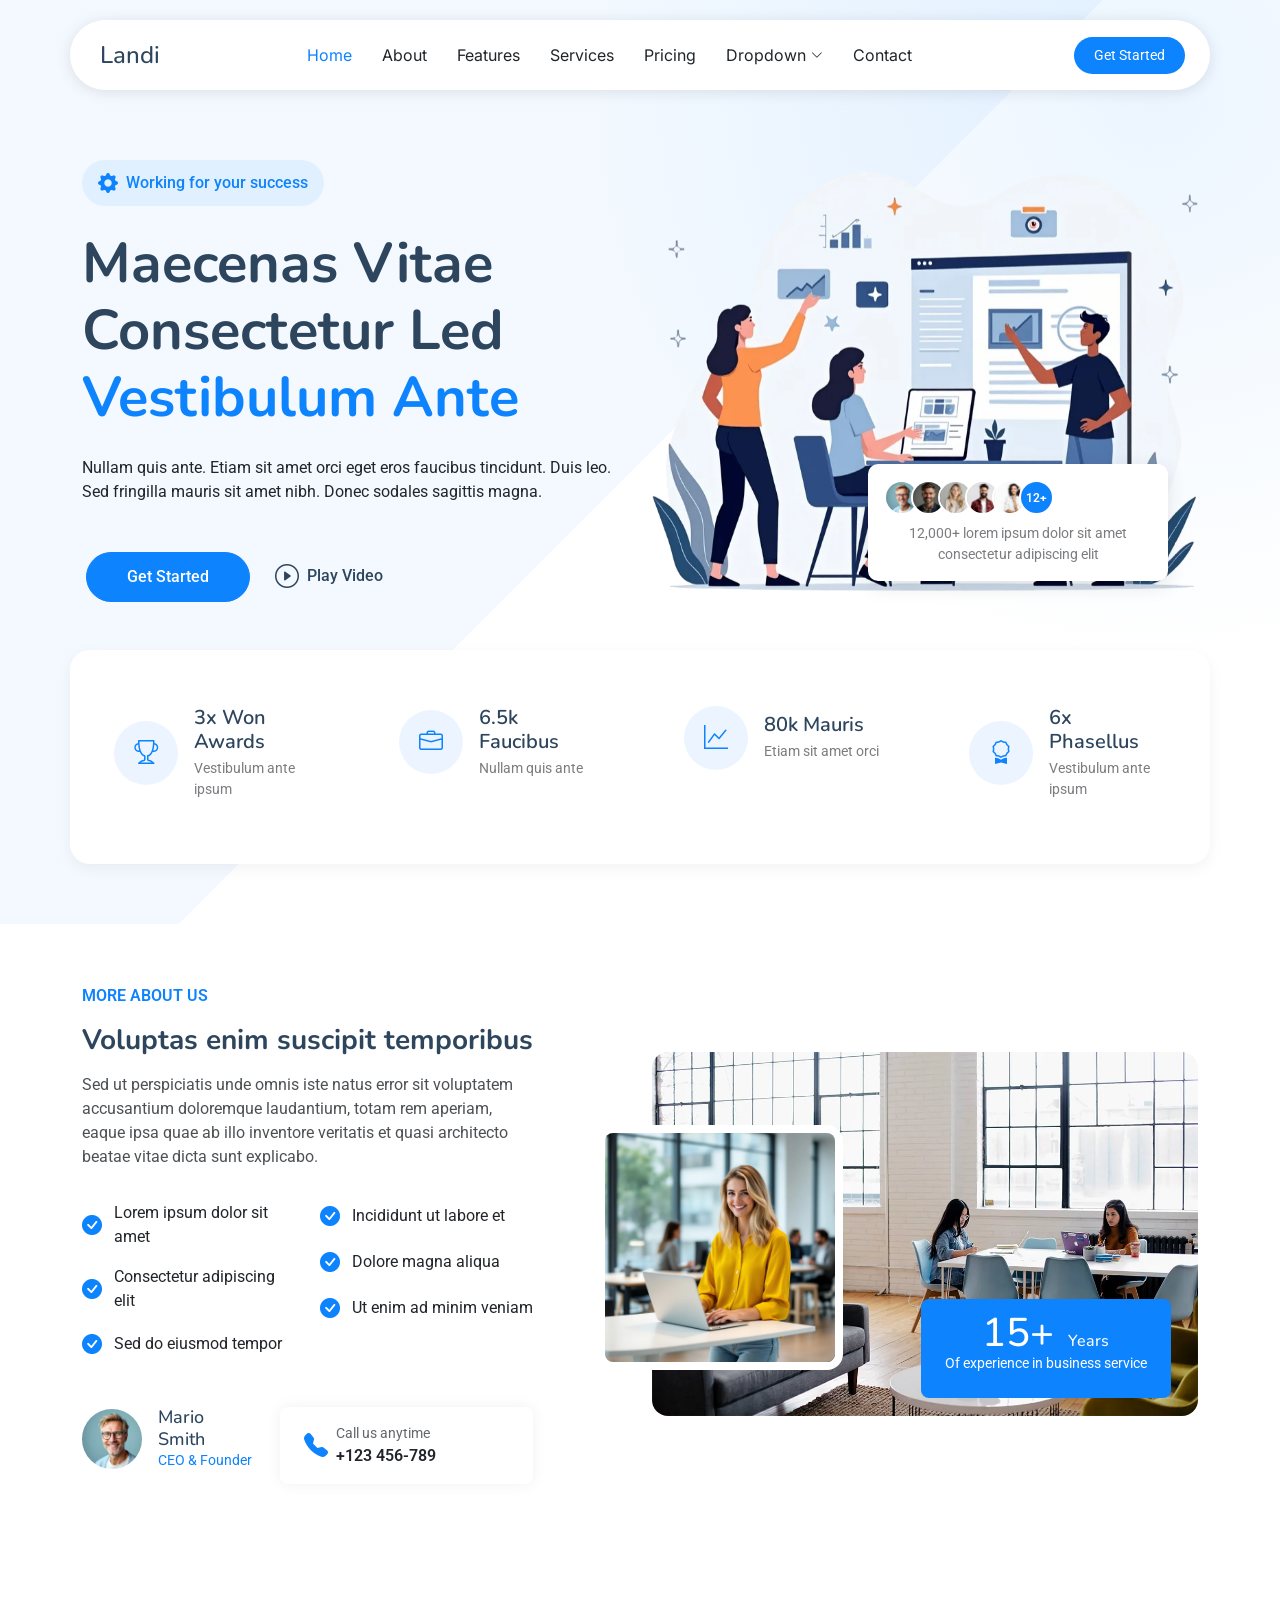
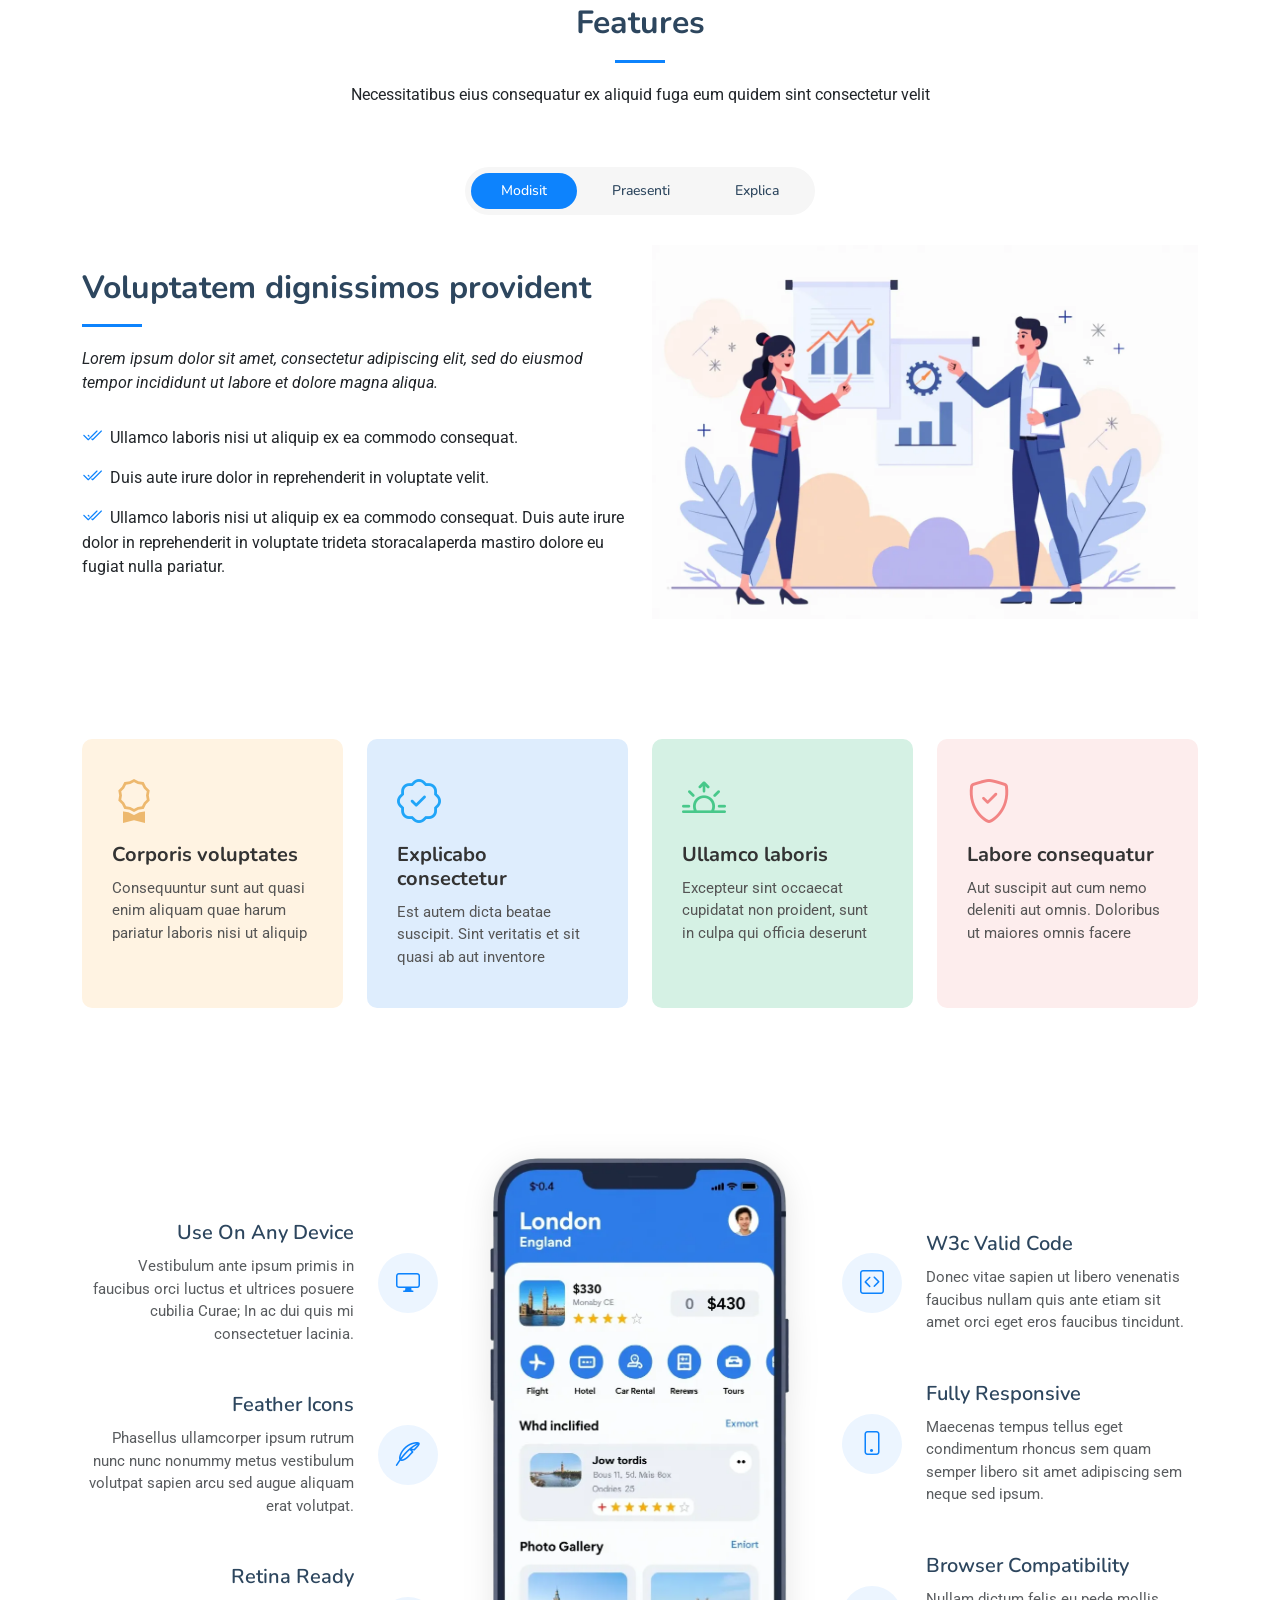
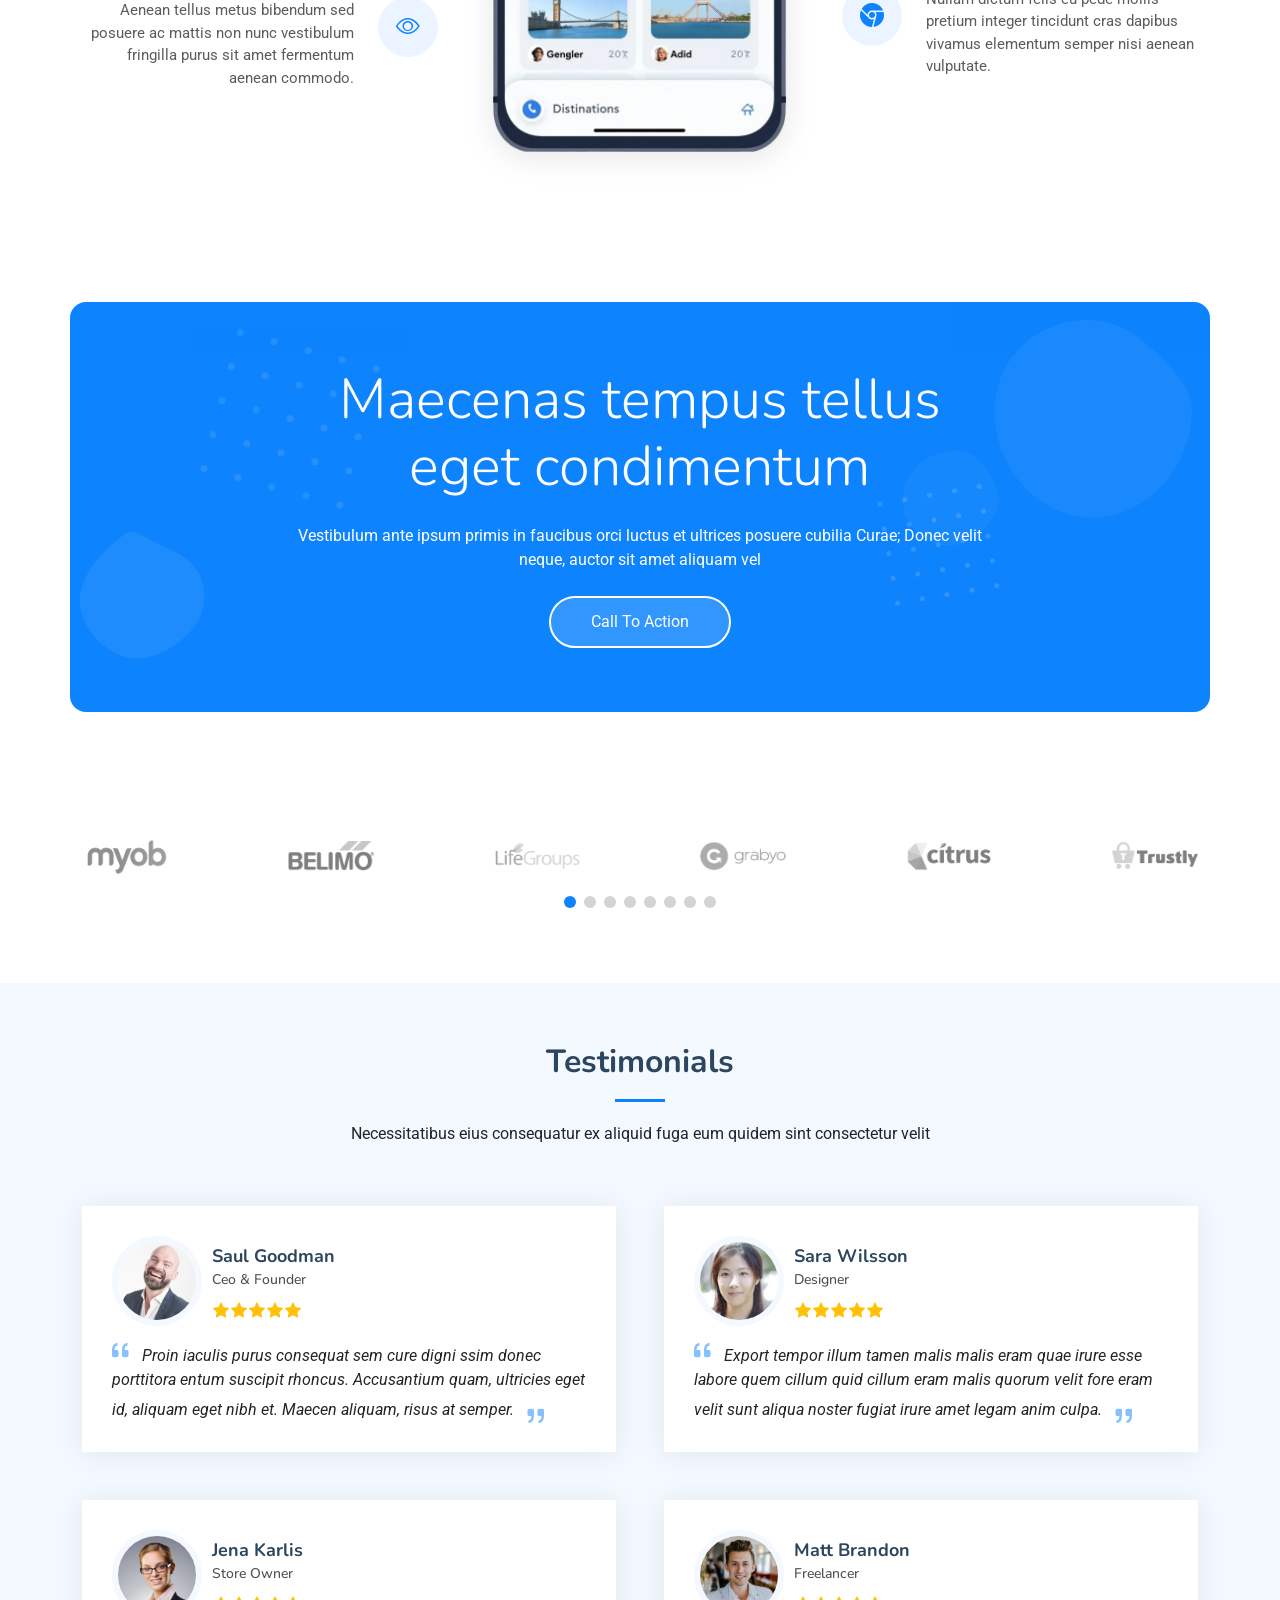
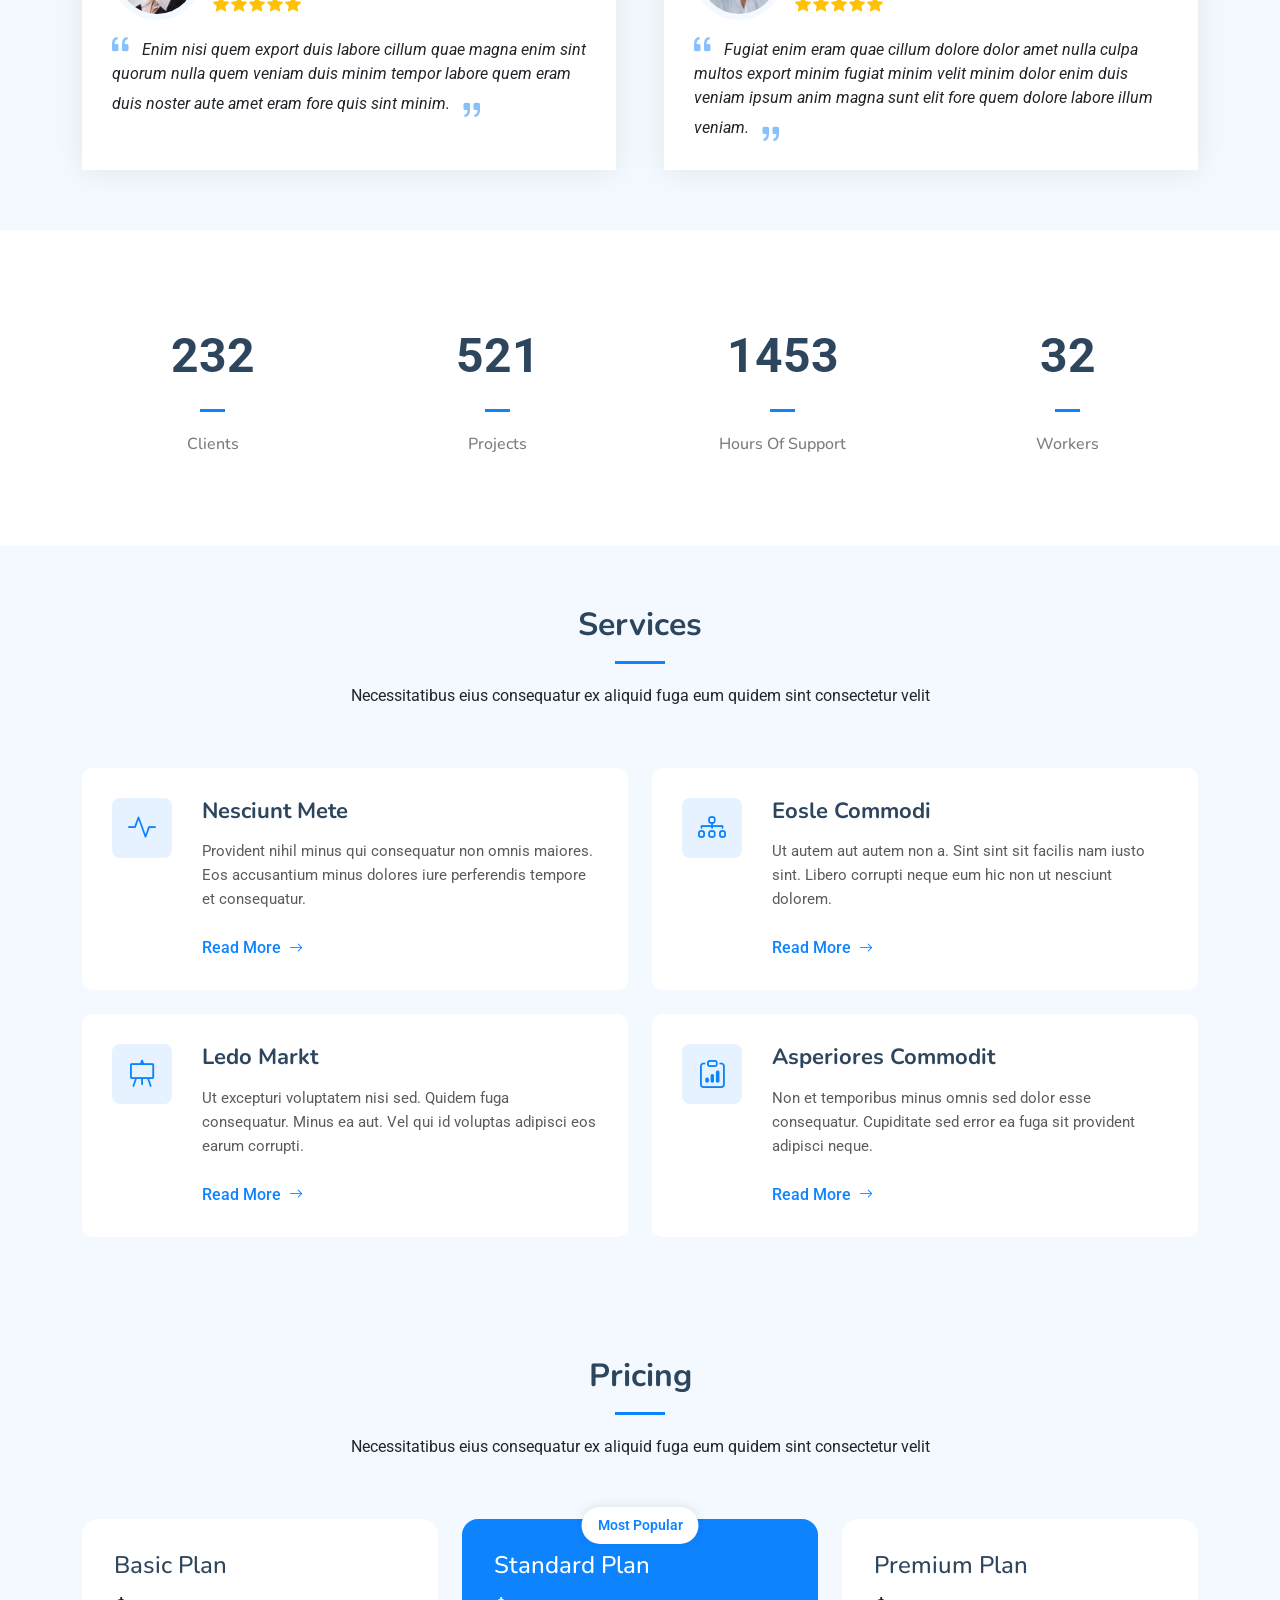
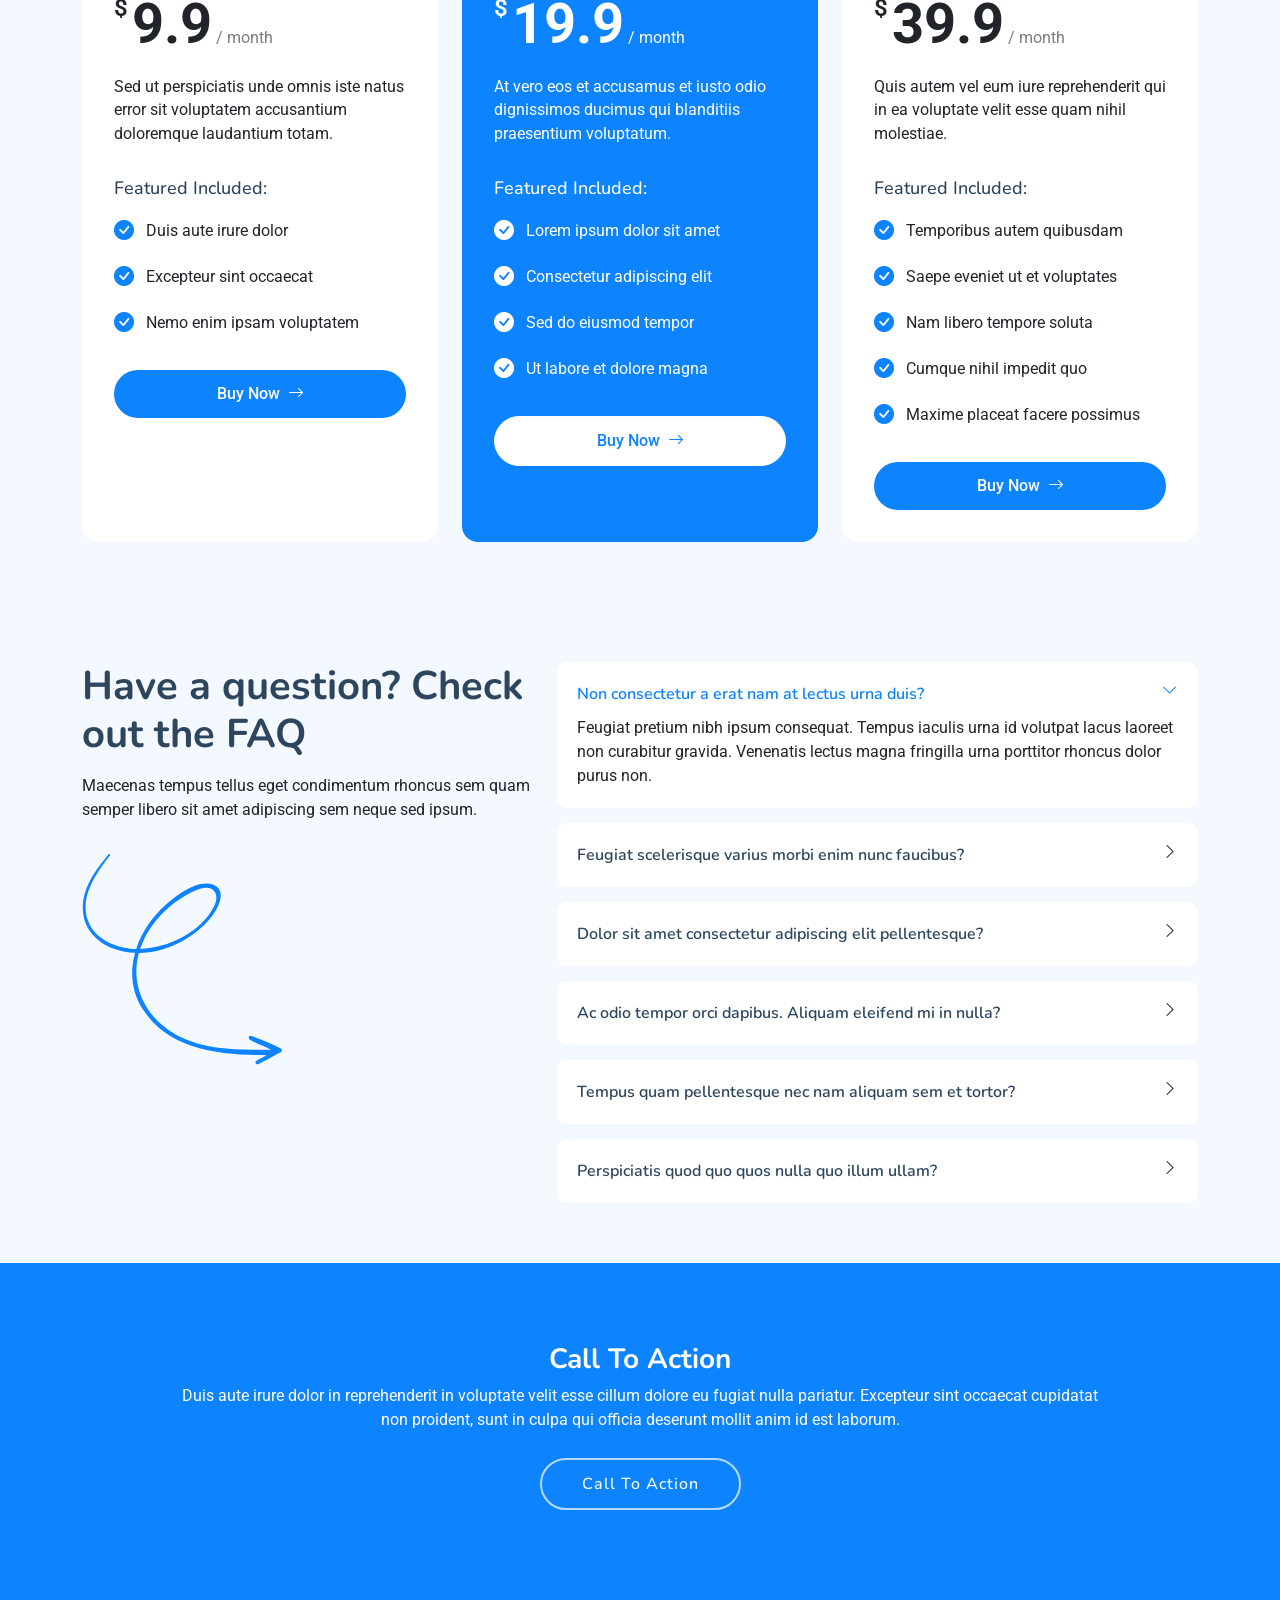
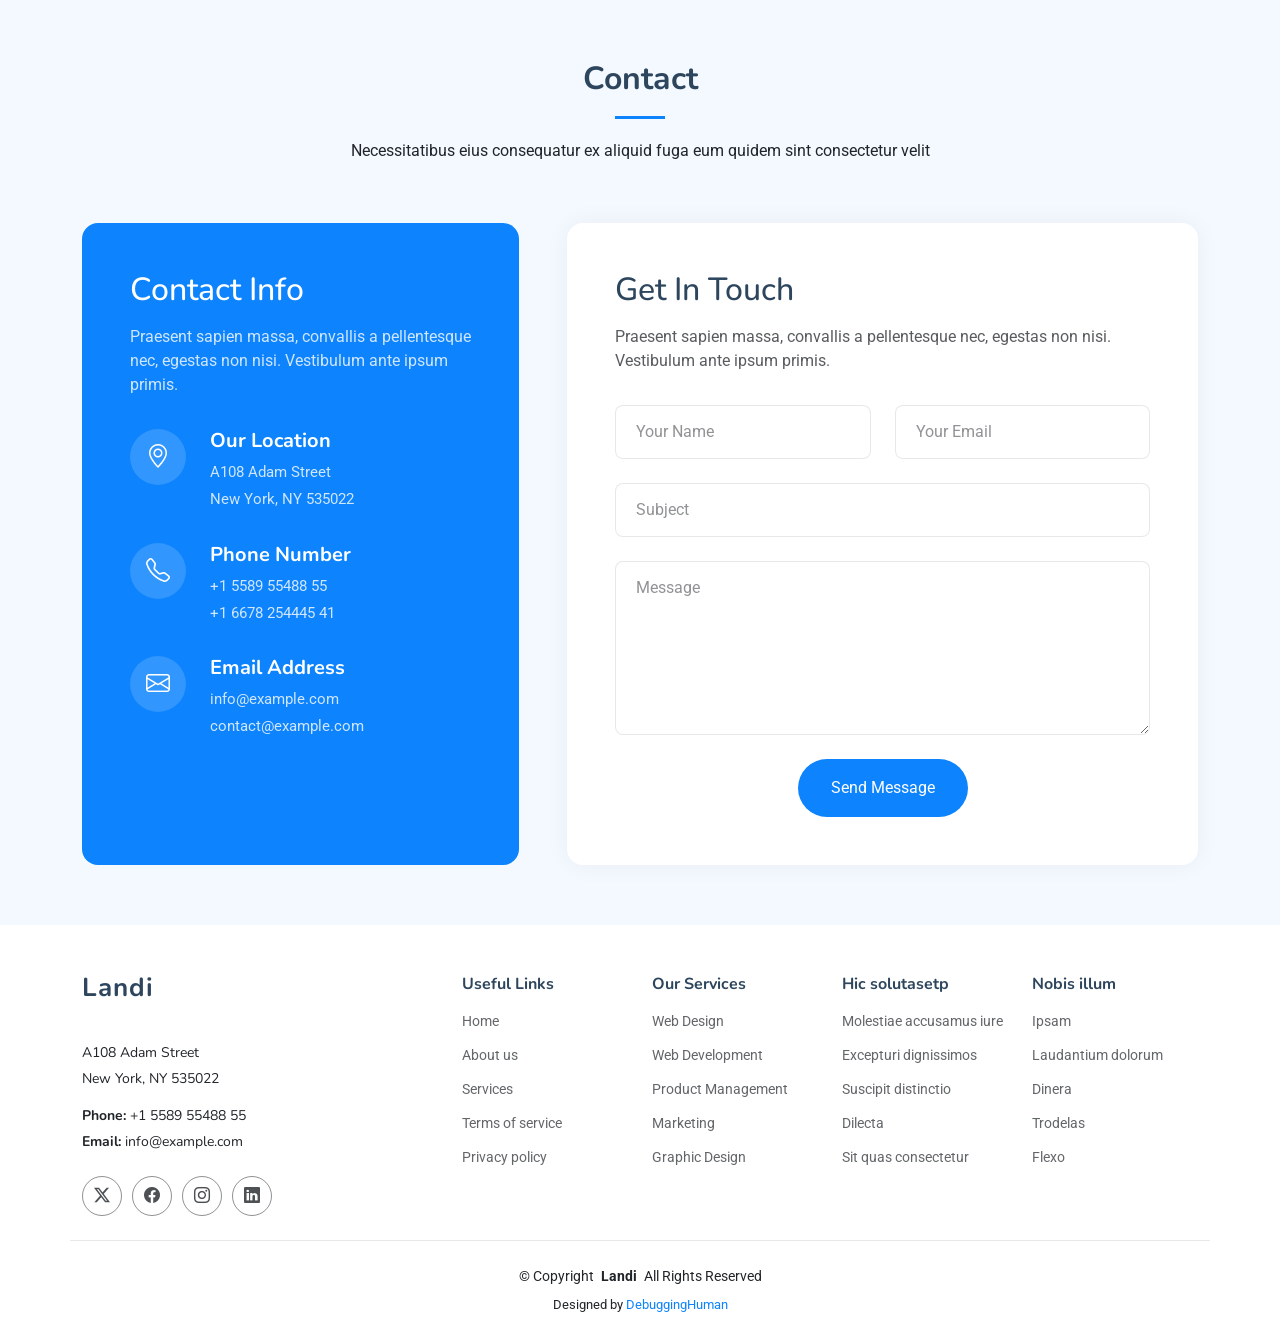
==== commit a52b9691: "Update index.html" ====
--- a/index.html
+++ b/index.html
@@ -101,7 +101,7 @@
 
               <div class="hero-buttons">
                 <a href="#about" class="btn btn-primary me-0 me-sm-2 mx-1">Get Started</a>
-                <a href="https://www.youtube.com/watch?v=Y7f98aduVJ8" class="btn btn-link mt-2 mt-sm-0 glightbox">
+                <a href="https://www.youtube.com/watch?v=b-s9tBGKKCU" class="btn btn-link mt-2 mt-sm-0 glightbox">
                   <i class="bi bi-play-circle me-1"></i>
                   Play Video
                 </a>
@@ -1221,4 +1221,4 @@
 
 </body>
 
-</html>+</html>
